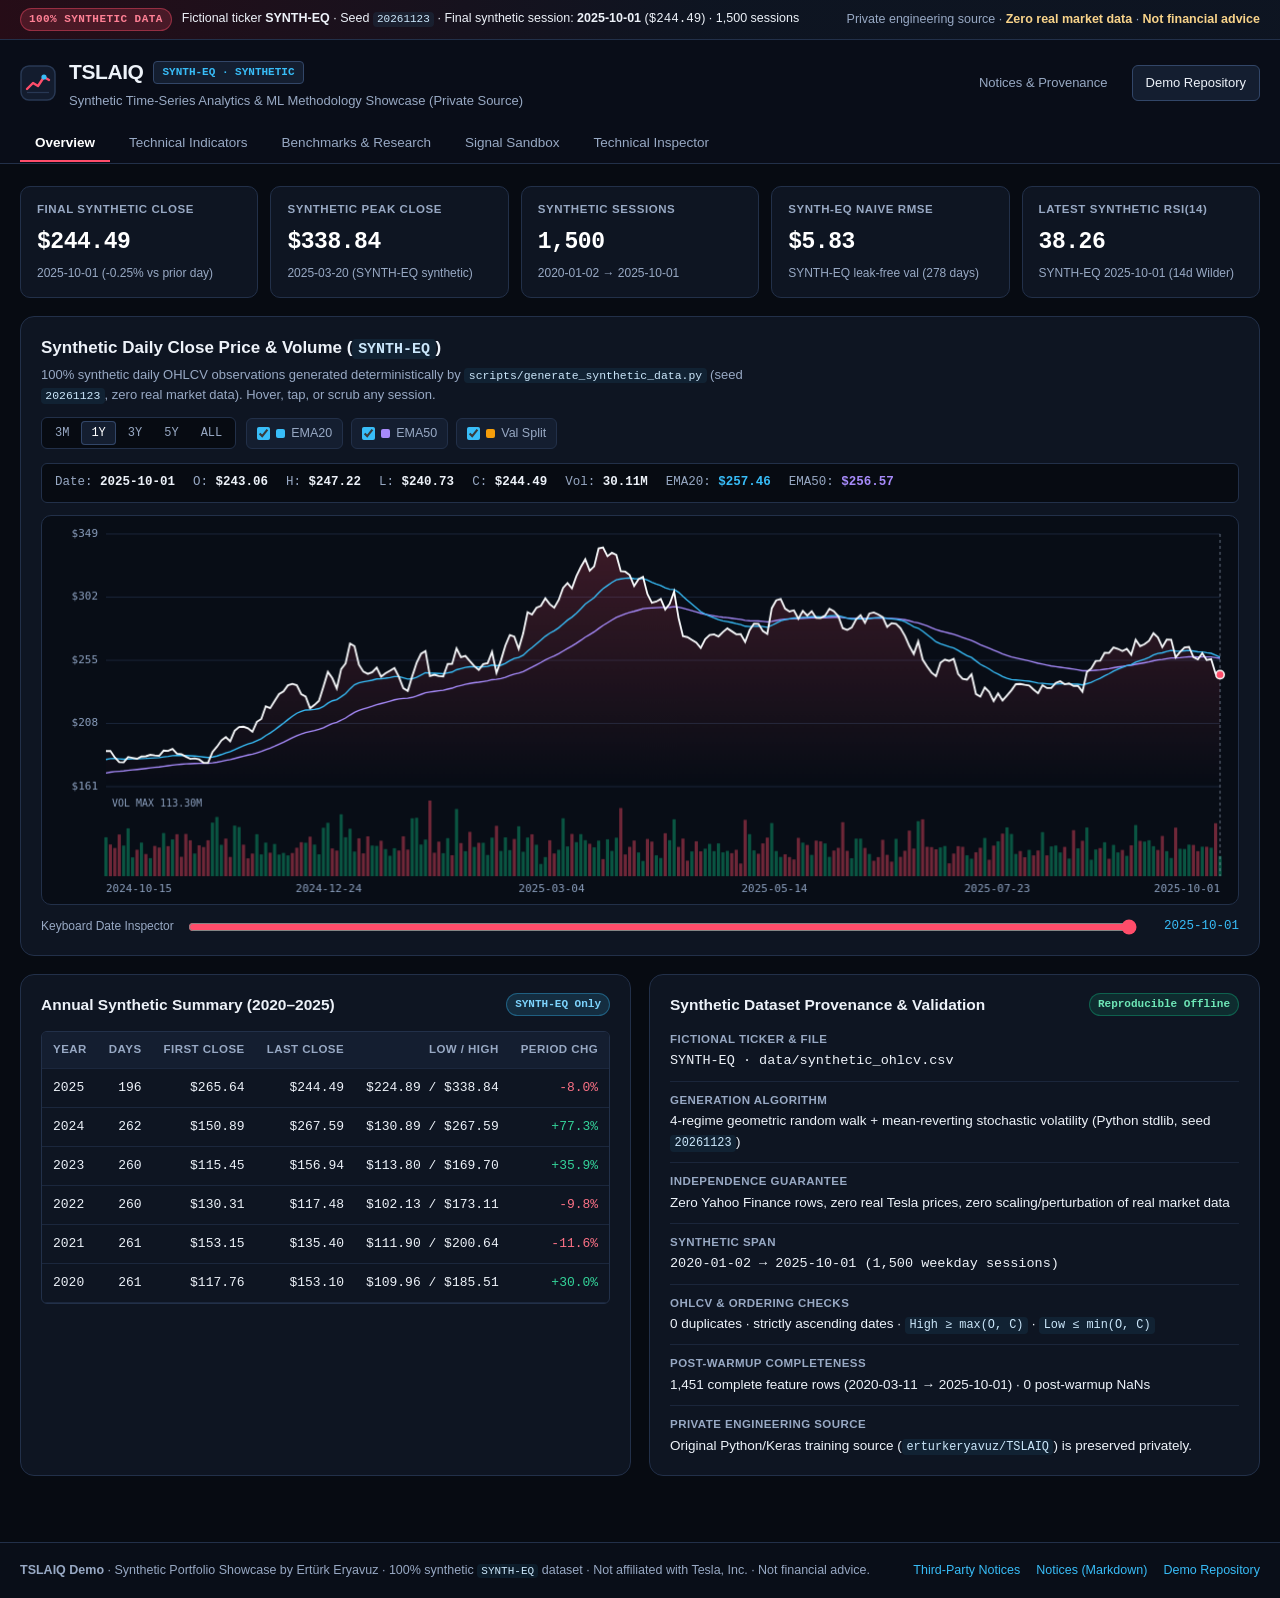
==== docs/index.html @ 5c1b3507 "Add sanitized synthetic TSLAIQ analytics showcase" ====
<!DOCTYPE html>
<html lang="en">
<head>
  <meta charset="UTF-8" />
  <meta name="viewport" content="width=device-width, initial-scale=1.0" />
  <title>TSLAIQ Demo — Synthetic Equity Analytics &amp; ML Methodology Showcase</title>
  <meta
    name="description"
    content="Sanitized static portfolio showcase for TSLAIQ using a 100% synthetic daily equity series (SYNTH-EQ), technical indicators, leak-free persistence benchmarking, and an archival summary of private research."
  />
  <link rel="stylesheet" href="styles.css" />
</head>
<body>
  <a class="skip-link" href="#main-content">Skip to analytics workspace</a>

  <!-- Top Provenance & Synthetic Boundary Strip -->
  <div class="provenance-bar" role="region" aria-label="Synthetic dataset provenance and financial disclaimer">
    <div class="container provenance-inner">
      <div class="provenance-badges">
        <span class="pill pill-snapshot">100% SYNTHETIC DATA</span>
        <span class="provenance-text">
          Fictional ticker <strong>SYNTH-EQ</strong> &middot; Seed <code>20261123</code> &middot;
          Final synthetic session: <strong id="banner-end-date">2025-10-01</strong>
          (<span class="mono" id="banner-last-close">$244.49</span>) &middot;
          <span id="banner-count">1,500</span> sessions
        </span>
      </div>
      <div class="provenance-disclaimer">
        Private engineering source &middot; <strong>Zero real market data</strong> &middot; <strong>Not financial advice</strong>
      </div>
    </div>
  </div>

  <!-- Primary Header -->
  <header class="site-header">
    <div class="container header-inner">
      <div class="brand">
        <svg class="brand-mark" viewBox="0 0 36 36" width="36" height="36" aria-hidden="true">
          <rect x="1" y="1" width="34" height="34" rx="8" fill="#131C2E" stroke="#283854" stroke-width="1.5" />
          <path d="M7 24 L13 18 L18 21 L24 12 L29 15" fill="none" stroke="#FF4D6A" stroke-width="2.4" stroke-linecap="round" stroke-linejoin="round" />
          <circle cx="24" cy="12" r="2.6" fill="#38BDF8" />
          <line x1="7" y1="27.5" x2="29" y2="27.5" stroke="#283854" stroke-width="1.2" />
        </svg>
        <div>
          <div class="brand-title-row">
            <h1>TSLAIQ</h1>
            <span class="ticker-chip mono">SYNTH-EQ &middot; SYNTHETIC</span>
          </div>
          <p class="brand-sub">Synthetic Time-Series Analytics &amp; ML Methodology Showcase (Private Source)</p>
        </div>
      </div>

      <div class="header-actions">
        <a class="btn-ghost" href="notices.html">Notices &amp; Provenance</a>
        <a
          class="btn-outline"
          href="https://github.com/erturkeryavuz/tslaiq-demo"
          target="_blank"
          rel="noopener noreferrer"
        >
          Demo Repository
        </a>
      </div>
    </div>

    <!-- Primary Workspace Navigation Tabs -->
    <div class="container">
      <nav class="tab-nav" role="tablist" aria-label="TSLAIQ synthetic showcase sections">
        <button class="tab-btn active" role="tab" id="tab-overview" aria-selected="true" aria-controls="panel-overview" data-tab="overview">
          Overview
        </button>
        <button class="tab-btn" role="tab" id="tab-indicators" aria-selected="false" aria-controls="panel-indicators" data-tab="indicators" tabindex="-1">
          Technical Indicators
        </button>
        <button class="tab-btn" role="tab" id="tab-research" aria-selected="false" aria-controls="panel-research" data-tab="research" tabindex="-1">
          Benchmarks &amp; Research
        </button>
        <button class="tab-btn" role="tab" id="tab-sandbox" aria-selected="false" aria-controls="panel-sandbox" data-tab="sandbox" tabindex="-1">
          Signal Sandbox
        </button>
        <button class="tab-btn" role="tab" id="tab-inspector" aria-selected="false" aria-controls="panel-inspector" data-tab="inspector" tabindex="-1">
          Technical Inspector
        </button>
      </nav>
    </div>
  </header>

  <main id="main-content" class="container main-workspace">
    <!-- ==================== PANEL 1: OVERVIEW ==================== -->
    <section id="panel-overview" class="tab-panel active" role="tabpanel" aria-labelledby="tab-overview">
      <!-- KPI Strip -->
      <div class="kpi-grid" aria-label="Synthetic SYNTH-EQ summary metrics">
        <article class="kpi-card">
          <div class="kpi-label">Final Synthetic Close</div>
          <div class="kpi-value mono" id="kpi-close">$244.49</div>
          <div class="kpi-sub" id="kpi-close-sub">2025-10-01 (&minus;0.25% vs prior session)</div>
        </article>
        <article class="kpi-card">
          <div class="kpi-label">Synthetic Peak Close</div>
          <div class="kpi-value mono" id="kpi-ath">$338.84</div>
          <div class="kpi-sub" id="kpi-ath-sub">2025-03-20 (SYNTH-EQ synthetic)</div>
        </article>
        <article class="kpi-card">
          <div class="kpi-label">Synthetic Sessions</div>
          <div class="kpi-value mono" id="kpi-days">1,500</div>
          <div class="kpi-sub" id="kpi-span-sub">2020-01-02 &rarr; 2025-10-01</div>
        </article>
        <article class="kpi-card">
          <div class="kpi-label">SYNTH-EQ Naive RMSE</div>
          <div class="kpi-value mono" id="kpi-baseline-rmse">$5.83</div>
          <div class="kpi-sub" id="kpi-baseline-sub">SYNTH-EQ leak-free val (278 days)</div>
        </article>
        <article class="kpi-card">
          <div class="kpi-label">Latest Synthetic RSI(14)</div>
          <div class="kpi-value mono" id="kpi-rsi">38.26</div>
          <div class="kpi-sub" id="kpi-rsi-sub">SYNTH-EQ 2025-10-01 (14d Wilder)</div>
        </article>
      </div>

      <!-- Main Synthetic Price + Volume Chart Card -->
      <article class="panel-card">
        <div class="panel-head">
          <div>
            <h2>Synthetic Daily Close Price &amp; Volume (<code>SYNTH-EQ</code>)</h2>
            <p class="panel-desc">
              100% synthetic daily OHLCV observations generated deterministically by <code>scripts/generate_synthetic_data.py</code>
              (seed <code>20261123</code>, zero real market data). Hover, tap, or scrub any session.
            </p>
          </div>
          <div class="controls-group">
            <div class="segmented" role="group" aria-label="Date range presets">
              <button type="button" class="seg-btn" data-range="3M">3M</button>
              <button type="button" class="seg-btn active" data-range="1Y">1Y</button>
              <button type="button" class="seg-btn" data-range="3Y">3Y</button>
              <button type="button" class="seg-btn" data-range="5Y">5Y</button>
              <button type="button" class="seg-btn" data-range="ALL">ALL</button>
            </div>
            <div class="overlay-toggles" role="group" aria-label="Chart overlays">
              <label class="toggle-chip">
                <input type="checkbox" id="toggle-ema20" checked />
                <span class="swatch swatch-ema20"></span>EMA20
              </label>
              <label class="toggle-chip">
                <input type="checkbox" id="toggle-ema50" checked />
                <span class="swatch swatch-ema50"></span>EMA50
              </label>
              <label class="toggle-chip">
                <input type="checkbox" id="toggle-split" checked />
                <span class="swatch swatch-split"></span>Val Split
              </label>
            </div>
          </div>
        </div>

        <!-- Live Hover / Scrubber Readout -->
        <div class="readout-strip mono" id="overview-readout" aria-live="polite">
          <span>Date: <strong id="ro-date">2025-10-01</strong></span>
          <span>O: <strong id="ro-open">$243.06</strong></span>
          <span>H: <strong id="ro-high">$247.22</strong></span>
          <span>L: <strong id="ro-low">$240.73</strong></span>
          <span>C: <strong id="ro-close">$244.49</strong></span>
          <span>Vol: <strong id="ro-vol">30.11M</strong></span>
          <span class="c-ema20">EMA20: <strong id="ro-ema20">$257.46</strong></span>
          <span class="c-ema50">EMA50: <strong id="ro-ema50">$256.57</strong></span>
        </div>

        <div class="chart-stage chart-stage-lg">
          <canvas id="chart-overview" role="img" aria-label="Interactive synthetic SYNTH-EQ daily close price and volume chart"></canvas>
        </div>

        <div class="scrubber-row">
          <label for="overview-scrubber" class="scrubber-label">Keyboard Date Inspector</label>
          <input type="range" id="overview-scrubber" min="0" max="100" value="100" aria-label="Inspect synthetic session in active range" />
          <span class="mono scrubber-date" id="overview-scrubber-label">2025-10-01</span>
        </div>
      </article>

      <!-- Yearly Summary & Synthetic Provenance Grid -->
      <div class="two-col-grid">
        <article class="panel-card">
          <div class="panel-head-compact">
            <h3>Annual Synthetic Summary (2020&ndash;2025)</h3>
            <span class="badge-tag">SYNTH-EQ Only</span>
          </div>
          <div class="table-wrap">
            <table class="data-table">
              <thead>
                <tr>
                  <th>Year</th>
                  <th class="num">Days</th>
                  <th class="num">First Close</th>
                  <th class="num">Last Close</th>
                  <th class="num">Low / High</th>
                  <th class="num">Period Chg</th>
                </tr>
              </thead>
              <tbody id="yearly-table-body"></tbody>
            </table>
          </div>
        </article>

        <article class="panel-card">
          <div class="panel-head-compact">
            <h3>Synthetic Dataset Provenance &amp; Validation</h3>
            <span class="badge-tag badge-ok">Reproducible Offline</span>
          </div>
          <dl class="meta-list">
            <div>
              <dt>Fictional Ticker &amp; File</dt>
              <dd class="mono">SYNTH-EQ &middot; data/synthetic_ohlcv.csv</dd>
            </div>
            <div>
              <dt>Generation Algorithm</dt>
              <dd>4-regime geometric random walk + mean-reverting stochastic volatility (Python stdlib, seed <code>20261123</code>)</dd>
            </div>
            <div>
              <dt>Independence Guarantee</dt>
              <dd>Zero Yahoo Finance rows, zero real Tesla prices, zero scaling/perturbation of real market data</dd>
            </div>
            <div>
              <dt>Synthetic Span</dt>
              <dd class="mono">2020-01-02 &rarr; 2025-10-01 (1,500 weekday sessions)</dd>
            </div>
            <div>
              <dt>OHLCV &amp; Ordering Checks</dt>
              <dd>0 duplicates &middot; strictly ascending dates &middot; <code>High &ge; max(O, C)</code> &middot; <code>Low &le; min(O, C)</code></dd>
            </div>
            <div>
              <dt>Post-Warmup Completeness</dt>
              <dd>1,451 complete feature rows (2020-03-11 &rarr; 2025-10-01) &middot; 0 post-warmup NaNs</dd>
            </div>
            <div>
              <dt>Private Engineering Source</dt>
              <dd>Original Python/Keras training source (<code>erturkeryavuz/TSLAIQ</code>) is preserved privately.</dd>
            </div>
          </dl>
        </article>
      </div>
    </section>

    <!-- ==================== PANEL 2: TECHNICAL INDICATORS ==================== -->
    <section id="panel-indicators" class="tab-panel" role="tabpanel" aria-labelledby="tab-indicators" hidden>
      <article class="panel-card">
        <div class="panel-head">
          <div>
            <h2>Synchronized Technical Indicator Stack (<code>SYNTH-EQ</code>)</h2>
            <p class="panel-desc">
              All 6 indicators (RSI(14), EMA20, EMA50, MACD(12,26), Signal(9), OBV) computed deterministically on the
              100% synthetic <code>SYNTH-EQ</code> daily series.
            </p>
          </div>
          <div class="segmented" role="group" aria-label="Indicator date range presets">
            <button type="button" class="seg-btn ind-range-btn" data-ind-range="3M">3M</button>
            <button type="button" class="seg-btn ind-range-btn active" data-ind-range="1Y">1Y</button>
            <button type="button" class="seg-btn ind-range-btn" data-ind-range="3Y">3Y</button>
            <button type="button" class="seg-btn ind-range-btn" data-ind-range="5Y">5Y</button>
            <button type="button" class="seg-btn ind-range-btn" data-ind-range="ALL">ALL</button>
          </div>
        </div>

        <div class="readout-strip mono" id="ind-readout" aria-live="polite">
          <span>Date: <strong id="iro-date">2025-10-01</strong></span>
          <span>Close: <strong id="iro-close">$244.49</strong></span>
          <span class="c-rsi">RSI(14): <strong id="iro-rsi">38.26</strong></span>
          <span class="c-macd">MACD: <strong id="iro-macd">-1.47</strong></span>
          <span class="c-sig">Signal(9): <strong id="iro-sig">1.50</strong></span>
          <span class="c-obv">OBV: <strong id="iro-obv">3.90B</strong></span>
        </div>

        <div class="indicator-stack">
          <div class="subchart-block">
            <div class="subchart-title">
              <span>Relative Strength Index &mdash; RSI(14)</span>
              <span class="mono muted">Scale: 0&ndash;100 &middot; Overbought 70 / Oversold 30</span>
            </div>
            <div class="chart-stage chart-stage-sm">
              <canvas id="chart-rsi" role="img" aria-label="Synthetic SYNTH-EQ RSI(14) chart with 30 and 70 reference bands"></canvas>
            </div>
          </div>

          <div class="subchart-block">
            <div class="subchart-title">
              <span>MACD(12, 26) &amp; Signal(9) + Histogram</span>
              <span class="mono muted">EMA(12) &minus; EMA(26) &middot; Computed strictly on SYNTH-EQ</span>
            </div>
            <div class="chart-stage chart-stage-sm">
              <canvas id="chart-macd" role="img" aria-label="Synthetic SYNTH-EQ MACD, Signal line, and histogram chart"></canvas>
            </div>
          </div>

          <div class="subchart-block">
            <div class="subchart-title">
              <span>On-Balance Volume &mdash; OBV (Cumulative Synthetic Shares)</span>
              <span class="mono muted">Convention: Close &ge; PrevClose adds volume</span>
            </div>
            <div class="chart-stage chart-stage-sm">
              <canvas id="chart-obv" role="img" aria-label="Synthetic SYNTH-EQ cumulative On-Balance Volume chart"></canvas>
            </div>
          </div>
        </div>
      </article>

      <article class="panel-card">
        <div class="panel-head-compact">
          <h3>Indicator Specifications &amp; Warm-Up Schedule (<code>SYNTH-EQ</code>)</h3>
          <span class="badge-tag badge-ok">Deterministic Stdlib</span>
        </div>
        <div class="table-wrap">
          <table class="data-table">
            <thead>
              <tr>
                <th>Indicator</th>
                <th>Formula / Convention</th>
                <th class="num">Warm-Up NaNs</th>
                <th>Pipeline Feature</th>
                <th class="num">Final Synthetic Value</th>
              </tr>
            </thead>
            <tbody>
              <tr>
                <td class="mono">RSI</td>
                <td>14-period Wilder RMA smoothing (<code>alpha = 1/14</code>)</td>
                <td class="num mono">13</td>
                <td><span class="badge-tag badge-ok">Included</span></td>
                <td class="num mono" id="ind-tbl-rsi">38.2629</td>
              </tr>
              <tr>
                <td class="mono">EMA20</td>
                <td>Exponential Moving Average, <code>span=20, adjust=False</code></td>
                <td class="num mono">19</td>
                <td><span class="badge-tag badge-ok">Included</span></td>
                <td class="num mono" id="ind-tbl-ema20">$257.4562</td>
              </tr>
              <tr>
                <td class="mono">EMA50</td>
                <td>Exponential Moving Average, <code>span=50, adjust=False</code></td>
                <td class="num mono">49</td>
                <td><span class="badge-tag badge-ok">Included</span></td>
                <td class="num mono" id="ind-tbl-ema50">$256.5741</td>
              </tr>
              <tr>
                <td class="mono">MACD</td>
                <td><code>EMA(12) &minus; EMA(26)</code></td>
                <td class="num mono">25</td>
                <td><span class="badge-tag badge-ok">Included</span></td>
                <td class="num mono" id="ind-tbl-macd">-1.4745</td>
              </tr>
              <tr>
                <td class="mono">MACD_Signal</td>
                <td><code>EMA(9)</code> of MACD line</td>
                <td class="num mono">33</td>
                <td><span class="badge-tag badge-muted">Chart Only</span></td>
                <td class="num mono" id="ind-tbl-sig">1.4987</td>
              </tr>
              <tr>
                <td class="mono">OBV</td>
                <td>Cumulative signed volume (<code>Close &ge; PrevClose</code> adds)</td>
                <td class="num mono">0</td>
                <td><span class="badge-tag badge-ok">Included</span></td>
                <td class="num mono" id="ind-tbl-obv">3,895,822,777</td>
              </tr>
            </tbody>
          </table>
        </div>
      </article>
    </section>

    <!-- ==================== PANEL 3: BENCHMARKS & RESEARCH ==================== -->
    <section id="panel-research" class="tab-panel" role="tabpanel" aria-labelledby="tab-research" hidden>
      <div class="callout callout-warn">
        <strong>Scientific Separation Notice (Synthetic Demo vs. Private Research):</strong>
        The interactive chart and baseline metrics below are computed exclusively on the <strong>100% synthetic <code>SYNTH-EQ</code> series</strong>
        (no neural network has been trained on <code>SYNTH-EQ</code>). Separately, in the original private <code>TSLAIQ</code> engineering project
        on real historical equity data, <strong>none of the historically logged LSTM/Attention-LSTM checkpoints outperformed the trivial naive persistence baseline</strong>.
      </div>

      <!-- Synthetic Validation Rolling RMSE Chart -->
      <article class="panel-card">
        <div class="panel-head">
          <div>
            <h2>Part A &mdash; Synthetic Held-Out Validation Baselines (<code>SYNTH-EQ</code>)</h2>
            <p class="panel-desc">
              20-day rolling USD RMSE across the held-out 278-day chronological validation split (<code>2024-09-09 &rarr; 2025-10-01</code>)
              comparing <strong>Naive Persistence</strong> (<code>y[t-1]</code>) against a <strong>Lagged EMA20 Reference</strong>,
              computed deterministically on <code>SYNTH-EQ</code> under leak-free train-only scaling.
            </p>
          </div>
          <div class="overlay-toggles" id="run-toggles" role="group" aria-label="Toggle synthetic baseline series"></div>
        </div>

        <div class="readout-strip mono" id="loss-readout" aria-live="polite">
          <span class="c-baseline">SYNTH-EQ Naive Persistence: <strong>$5.83 RMSE (0.003497 scaled MSE)</strong></span>
          <span>SYNTH-EQ Lagged EMA20: <strong>$14.65 RMSE (0.022101 scaled MSE)</strong></span>
          <span>Neural Network on SYNTH-EQ: <strong>NOT TRAINED</strong></span>
        </div>

        <div class="chart-stage chart-stage-md">
          <canvas id="chart-training" role="img" aria-label="Synthetic SYNTH-EQ 20-day rolling validation RMSE comparing naive persistence and lagged EMA20"></canvas>
        </div>
      </article>

      <!-- Separated Tables: Synthetic Evaluation + Private Historical Record -->
      <div class="two-col-grid">
        <article class="panel-card">
          <div class="panel-head-compact">
            <h3>SYNTH-EQ Leak-Free Split Benchmark</h3>
            <span class="badge-tag">Synthetic Data Only</span>
          </div>
          <div class="table-wrap">
            <table class="data-table">
              <thead>
                <tr>
                  <th>Benchmark (SYNTH-EQ)</th>
                  <th>Protocol</th>
                  <th class="num">Scaled MSE</th>
                  <th class="num">USD RMSE</th>
                  <th>Status</th>
                </tr>
              </thead>
              <tbody>
                <tr>
                  <td><strong>Naive Persistence</strong> (<code>y_t = y_{t-1}</code>)</td>
                  <td>Leak-Free (278d val, train-only scale)</td>
                  <td class="num mono c-baseline">0.003497</td>
                  <td class="num mono">$5.83</td>
                  <td><span class="badge-tag badge-ok">Computed</span></td>
                </tr>
                <tr>
                  <td><strong>Lagged EMA20 Reference</strong></td>
                  <td>Leak-Free (278d val, train-only scale)</td>
                  <td class="num mono">0.022101</td>
                  <td class="num mono">$14.65</td>
                  <td><span class="badge-tag badge-ok">Computed</span></td>
                </tr>
                <tr>
                  <td>Safe Attention-LSTM / LSTM</td>
                  <td>Synthetic series</td>
                  <td class="num mono muted">NOT RUN</td>
                  <td class="num mono muted">NOT RUN</td>
                  <td><span class="badge-tag badge-warn">Not Trained</span></td>
                </tr>
              </tbody>
            </table>
          </div>
          <p class="footnote">
            Training scaler bounds are fitted strictly on <code>2020-03-11 &rarr; 2024-09-06</code> (1,113 sequences)
            with zero validation look-ahead.
          </p>
        </article>

        <article class="panel-card">
          <div class="panel-head-compact">
            <h3>Part B &mdash; Archival Private Research Summary</h3>
            <span class="badge-tag badge-muted">Private Source &middot; Separate</span>
          </div>
          <p class="panel-desc" style="margin-bottom: 12px;">
            Established conclusions from the original private <code>erturkeryavuz/TSLAIQ</code> engineering repository
            (conducted on real historical equity data — <strong>not</strong> measured on <code>SYNTH-EQ</code>):
          </p>
          <ul id="historical-summary-list" style="margin: 0; padding-left: 18px; display: grid; gap: 10px; color: var(--text-muted); font-size: 13.5px; line-height: 1.55;"></ul>
        </article>
      </div>
    </section>

    <!-- ==================== PANEL 4: SIGNAL SANDBOX ==================== -->
    <section id="panel-sandbox" class="tab-panel" role="tabpanel" aria-labelledby="tab-sandbox" hidden>
      <div class="callout callout-danger">
        <strong>ILLUSTRATIVE EDUCATIONAL RULE SANDBOX &mdash; NOT LIVE FORECASTS OR INVESTMENT ADVICE:</strong>
        This interactive tool demonstrates the deterministic threshold rule logic on user-controlled hypothetical paths anchored to
        a synthetic <code>SYNTH-EQ</code> session. It runs <strong>no</strong> neural network, makes <strong>no</strong> real market predictions,
        and provides <strong>no</strong> trading advice.
      </div>

      <div class="two-col-grid sandbox-grid">
        <article class="panel-card">
          <div class="panel-head-compact">
            <h3>Hypothetical Scenario Inputs</h3>
            <span class="badge-tag badge-warn">Illustrative Only</span>
          </div>

          <div class="form-stack">
            <div class="form-field">
              <label for="sb-date">Synthetic Reference Day (from last 60 SYNTH-EQ sessions)</label>
              <select id="sb-date" class="input-select mono"></select>
            </div>

            <div class="form-field">
              <div class="slider-head">
                <label for="sb-threshold">Decision Threshold (&plusmn;%)</label>
                <span class="mono" id="sb-threshold-val">5.0%</span>
              </div>
              <input type="range" id="sb-threshold" min="1" max="15" step="0.5" value="5" />
              <span class="field-hint">Illustrative threshold rule default: &plusmn;5.0%</span>
            </div>

            <div class="form-field">
              <div class="slider-head">
                <label for="sb-drift">Hypothetical 7-Day Net Move (%)</label>
                <span class="mono" id="sb-drift-val">+2.5%</span>
              </div>
              <input type="range" id="sb-drift" min="-15" max="15" step="0.5" value="2.5" />
              <span class="field-hint">User-selected fictional path &mdash; not an ML prediction</span>
            </div>

            <div class="form-field">
              <div class="slider-head">
                <label for="sb-swing">Hypothetical Intra-Week Swing (&plusmn;%)</label>
                <span class="mono" id="sb-swing-val">2.0%</span>
              </div>
              <input type="range" id="sb-swing" min="0" max="10" step="0.5" value="2" />
              <span class="field-hint">Shows how peak/trough crosses threshold even when net drift is flat</span>
            </div>

            <div class="preset-row">
              <button type="button" class="btn-chip" data-sb-preset="bull">Preset: +7% Upward Scenario</button>
              <button type="button" class="btn-chip" data-sb-preset="flat">Preset: &plusmn;2% Rangebound</button>
              <button type="button" class="btn-chip" data-sb-preset="bear">Preset: &minus;8% Drawdown</button>
            </div>
          </div>
        </article>

        <article class="panel-card">
          <div class="panel-head-compact">
            <h3>Deterministic Rule Evaluation</h3>
            <span class="mono muted">Synthetic Sandbox</span>
          </div>

          <div class="signal-banner" id="sb-signal-banner">
            <div>
              <div class="signal-eyebrow">RULE OUTPUT (ILLUSTRATIVE)</div>
              <div class="signal-code mono" id="sb-signal-code">BEKLE</div>
            </div>
            <p class="signal-msg" id="sb-signal-msg"></p>
          </div>

          <div class="chart-stage chart-stage-sm">
            <canvas id="chart-sandbox" role="img" aria-label="Illustrative 7-day hypothetical path against upper and lower threshold bands"></canvas>
          </div>

          <div class="rule-trace mono" id="sb-rule-trace"></div>

          <p class="footnote">
            <strong>Multi-step rollout caution:</strong> Multi-day recursive forecasting compounds prediction error quickly
            and requires recomputing derived indicators at each step rather than reusing stale historical indicator values.
          </p>
        </article>
      </div>
    </section>

    <!-- ==================== PANEL 5: TECHNICAL INSPECTOR ==================== -->
    <section id="panel-inspector" class="tab-panel" role="tabpanel" aria-labelledby="tab-inspector" hidden>
      <div class="two-col-grid">
        <article class="panel-card">
          <div class="panel-head-compact">
            <h3>Private Engineering Architecture Overview</h3>
            <span class="badge-tag">Source Repository Private</span>
          </div>
          <div class="table-wrap">
            <table class="data-table">
              <thead>
                <tr>
                  <th>Subsystem (Private Repo)</th>
                  <th>Engineering Hardening Implemented</th>
                </tr>
              </thead>
              <tbody>
                <tr>
                  <td class="mono">Leak-Free Preprocessing</td>
                  <td>Chronological split-first pipeline + JSON-serializable <code>TrainOnlyMinMaxScaler</code> fitted strictly on training dates.</td>
                </tr>
                <tr>
                  <td class="mono">Deterministic Indicators</td>
                  <td>Pure-Python stdlib RSI(14), EMA20/50, MACD(12,26,9), and OBV matching technical-analysis conventions.</td>
                </tr>
                <tr>
                  <td class="mono">Baseline Benchmarking</td>
                  <td>Apples-to-apples naive persistence baseline (<code>y_t = y_{t-1}</code>) verifying whether sequence models add predictive skill.</td>
                </tr>
                <tr>
                  <td class="mono">Safe Keras Serialization</td>
                  <td>Static ZIP/JSON archive inspection rejecting anonymous <code>Lambda</code> bytecode before Keras deserialization, plus registered custom attention layers.</td>
                </tr>
                <tr>
                  <td class="mono">Public Showcase Separation</td>
                  <td>This standalone public repo publishes zero real market CSVs, zero legacy <code>.keras</code> binaries, and zero TensorBoard logs.</td>
                </tr>
              </tbody>
            </table>
          </div>
        </article>

        <article class="panel-card">
          <div class="panel-head-compact">
            <h3>Attention-LSTM Safe Layer Pipeline</h3>
            <span class="badge-tag badge-ok">Design Summary</span>
          </div>
          <div class="arch-flow" aria-label="Attention-LSTM safe layer pipeline summary">
            <div class="arch-node">
              <span class="arch-name mono">Input</span>
              <span class="arch-shape mono">(None, 60, 6)</span>
              <span class="arch-note">Close, RSI, EMA20, EMA50, MACD, OBV</span>
            </div>
            <div class="arch-arrow" aria-hidden="true">&darr;</div>
            <div class="arch-node">
              <span class="arch-name mono">LSTM(64, return_sequences=True)</span>
              <span class="arch-shape mono">(None, 60, 64)</span>
              <span class="arch-note">Temporal sequence encoder</span>
            </div>
            <div class="arch-arrow" aria-hidden="true">&darr;</div>
            <div class="arch-node arch-node-highlight">
              <span class="arch-name mono">Serializable Attention Layers</span>
              <span class="arch-shape mono">(None, 128)</span>
              <span class="arch-note">Replaces anonymous <code>Lambda</code> bytecode with explicit custom Keras layers</span>
            </div>
            <div class="arch-arrow" aria-hidden="true">&darr;</div>
            <div class="arch-node">
              <span class="arch-name mono">Dropout(0.3) &rarr; Dense(1)</span>
              <span class="arch-shape mono">(None, 1)</span>
              <span class="arch-note">MSE loss &middot; next-step target (live TF retraining UNRUN)</span>
            </div>
          </div>
        </article>
      </div>

      <article class="panel-card">
        <div class="panel-head-compact">
          <h3>Public Demo Verification Gates</h3>
          <span class="badge-tag badge-ok">Honest Scope</span>
        </div>
        <div class="gate-grid">
          <div class="gate-item gate-pass">
            <div class="gate-status mono">VERIFIED &middot; STDLIB</div>
            <div class="gate-title">Synthetic Generator &amp; OHLCV Invariants</div>
            <p>Deterministic seed <code>20261123</code> byte-for-byte reproducibility, 1,500 strictly ascending weekday sessions, positive prices, valid High/Low bounds, and zero NaN/Infinity values.</p>
          </div>
          <div class="gate-item gate-pass">
            <div class="gate-status mono">VERIFIED &middot; SANITIZED</div>
            <div class="gate-title">Zero Licensed Data &amp; Zero Unsafe Binaries</div>
            <p>Confirmed zero Yahoo Finance OHLCV rows, zero legacy <code>.keras</code> archives, zero TensorBoard logs, zero secrets, and zero external runtime network calls.</p>
          </div>
          <div class="gate-item gate-unrun">
            <div class="gate-status mono">NOT INCLUDED &middot; UNRUN</div>
            <div class="gate-title">Live TensorFlow / Keras Training</div>
            <p>This static demo runs no live ML training or inference. No neural network has been trained on <code>SYNTH-EQ</code>.</p>
          </div>
        </div>
      </article>
    </section>
  </main>

  <footer class="site-footer">
    <div class="container footer-inner">
      <div>
        <strong>TSLAIQ Demo</strong> &middot; Synthetic Portfolio Showcase by Ert&uuml;rk Eryavuz &middot;
        100% synthetic <code>SYNTH-EQ</code> dataset &middot; Not affiliated with Tesla, Inc. &middot; Not financial advice.
      </div>
      <div class="footer-links">
        <a href="notices.html">Third-Party Notices</a>
        <a href="THIRD-PARTY-NOTICES.md">Notices (Markdown)</a>
        <a href="https://github.com/erturkeryavuz/tslaiq-demo" target="_blank" rel="noopener noreferrer">Demo Repository</a>
      </div>
    </div>
  </footer>

  <script src="data.js"></script>
  <script src="app.js"></script>
</body>
</html>
---- docs/styles.css ----
:root {
  --bg: #070b12;
  --surface: #0e1522;
  --surface-elev: #141e30;
  --border: #223049;
  --border-strong: #324668;
  --text: #edf2f9;
  --text-muted: #98a9c4;
  --text-dim: #7386a6;

  --accent: #e31937;
  --accent-bright: #ff4d6a;
  --emerald: #10b981;
  --amber: #f59e0b;
  --sky: #38bdf8;
  --violet: #a78bfa;

  --radius-sm: 6px;
  --radius-md: 10px;
  --radius-lg: 14px;

  --font-sans: -apple-system, BlinkMacSystemFont, "Segoe UI", Roboto, Helvetica, Arial, sans-serif;
  --font-mono: ui-monospace, "SF Mono", SFMono-Regular, Menlo, Monaco, Consolas, monospace;
}

*,
*::before,
*::after {
  box-sizing: border-box;
}

html,
body {
  margin: 0;
  padding: 0;
  background: var(--bg);
  color: var(--text);
  font-family: var(--font-sans);
  font-size: 15px;
  line-height: 1.55;
  -webkit-font-smoothing: antialiased;
}

code {
  font-family: var(--font-mono);
  font-size: 0.88em;
  background: rgba(56, 189, 248, 0.08);
  color: #cbe7fb;
  padding: 0.12em 0.38em;
  border-radius: 4px;
}

.mono {
  font-family: var(--font-mono);
  font-variant-numeric: tabular-nums;
}

.muted {
  color: var(--text-muted);
}

.skip-link {
  position: absolute;
  left: -9999px;
  top: 8px;
  background: var(--sky);
  color: #05111c;
  padding: 8px 14px;
  border-radius: 6px;
  font-weight: 600;
  z-index: 100;
}

.skip-link:focus {
  left: 12px;
}

.container {
  max-width: 1280px;
  margin: 0 auto;
  padding: 0 20px;
}

/* Provenance Banner */
.provenance-bar {
  background: linear-gradient(90deg, rgba(227, 25, 55, 0.14), rgba(14, 21, 34, 0.96) 55%);
  border-bottom: 1px solid var(--border);
  font-size: 12.5px;
}

.provenance-inner {
  display: flex;
  flex-wrap: wrap;
  align-items: center;
  justify-content: space-between;
  gap: 8px 16px;
  padding-top: 8px;
  padding-bottom: 8px;
}

.provenance-badges {
  display: flex;
  flex-wrap: wrap;
  align-items: center;
  gap: 10px;
}

.pill {
  display: inline-flex;
  align-items: center;
  font-family: var(--font-mono);
  font-size: 11px;
  font-weight: 600;
  letter-spacing: 0.04em;
  padding: 2px 8px;
  border-radius: 999px;
}

.pill-snapshot {
  background: rgba(255, 77, 106, 0.18);
  color: #ff8095;
  border: 1px solid rgba(255, 77, 106, 0.42);
}

.provenance-disclaimer {
  color: var(--text-muted);
}

.provenance-disclaimer strong {
  color: #f8d38a;
  font-weight: 600;
}

/* Site Header */
.site-header {
  background: rgba(10, 15, 25, 0.92);
  border-bottom: 1px solid var(--border);
  position: sticky;
  top: 0;
  z-index: 40;
  backdrop-filter: blur(10px);
}

.header-inner {
  display: flex;
  flex-wrap: wrap;
  align-items: center;
  justify-content: space-between;
  gap: 14px;
  padding-top: 16px;
  padding-bottom: 14px;
}

.brand {
  display: flex;
  align-items: center;
  gap: 13px;
}

.brand-mark {
  flex-shrink: 0;
}

.brand-title-row {
  display: flex;
  align-items: center;
  gap: 10px;
}

.brand h1 {
  margin: 0;
  font-size: 21px;
  font-weight: 700;
  letter-spacing: -0.02em;
}

.ticker-chip {
  font-size: 11px;
  font-weight: 600;
  padding: 2px 8px;
  border-radius: 4px;
  background: var(--surface-elev);
  border: 1px solid var(--border-strong);
  color: var(--sky);
}

.brand-sub {
  margin: 2px 0 0;
  font-size: 13px;
  color: var(--text-muted);
}

.header-actions {
  display: flex;
  align-items: center;
  gap: 10px;
}

.btn-ghost,
.btn-outline {
  text-decoration: none;
  font-size: 13px;
  font-weight: 500;
  padding: 7px 13px;
  border-radius: var(--radius-sm);
  transition: background 0.16s ease, border-color 0.16s ease, color 0.16s ease;
}

.btn-ghost {
  color: var(--text-muted);
  border: 1px solid transparent;
}

.btn-ghost:hover,
.btn-ghost:focus-visible {
  color: var(--text);
  background: var(--surface-elev);
  border-color: var(--border);
}

.btn-outline {
  color: var(--text);
  background: var(--surface-elev);
  border: 1px solid var(--border-strong);
}

.btn-outline:hover,
.btn-outline:focus-visible {
  border-color: var(--sky);
  color: #ffffff;
}

/* Tab Nav */
.tab-nav {
  display: flex;
  gap: 4px;
  overflow-x: auto;
  scrollbar-width: thin;
  padding-bottom: 1px;
}

.tab-btn {
  appearance: none;
  background: transparent;
  border: none;
  border-bottom: 2px solid transparent;
  color: var(--text-muted);
  font-family: var(--font-sans);
  font-size: 13.5px;
  font-weight: 500;
  padding: 10px 15px;
  cursor: pointer;
  white-space: nowrap;
  transition: color 0.15s ease, border-color 0.15s ease, background 0.15s ease;
}

.tab-btn:hover {
  color: var(--text);
  background: rgba(255, 255, 255, 0.03);
}

.tab-btn.active {
  color: #ffffff;
  font-weight: 600;
  border-bottom-color: var(--accent-bright);
}

.tab-btn:focus-visible,
.seg-btn:focus-visible,
.btn-chip:focus-visible,
input:focus-visible,
select:focus-visible,
a:focus-visible {
  outline: 2px solid var(--sky);
  outline-offset: 2px;
}

/* Workspace Layout */
.main-workspace {
  padding-top: 22px;
  padding-bottom: 48px;
}

.tab-panel[hidden] {
  display: none;
}

/* KPI Strip */
.kpi-grid {
  display: grid;
  grid-template-columns: repeat(5, minmax(0, 1fr));
  gap: 12px;
  margin-bottom: 18px;
}

.kpi-card {
  background: var(--surface);
  border: 1px solid var(--border);
  border-radius: var(--radius-md);
  padding: 14px 16px;
}

.kpi-label {
  font-size: 11.5px;
  font-weight: 600;
  text-transform: uppercase;
  letter-spacing: 0.05em;
  color: var(--text-muted);
}

.kpi-value {
  font-size: 23px;
  font-weight: 600;
  color: #ffffff;
  margin-top: 6px;
  letter-spacing: -0.02em;
}

.kpi-sub {
  font-size: 12px;
  color: var(--text-muted);
  margin-top: 4px;
}

/* Cards */
.panel-card {
  min-width: 0;
  max-width: 100%;
  background: var(--surface);
  border: 1px solid var(--border);
  border-radius: var(--radius-lg);
  padding: 18px 20px;
  margin-bottom: 18px;
}

.panel-head {
  display: flex;
  flex-wrap: wrap;
  align-items: flex-start;
  justify-content: space-between;
  gap: 12px 18px;
  margin-bottom: 14px;
}

.panel-head-compact {
  display: flex;
  align-items: center;
  justify-content: space-between;
  gap: 10px;
  margin-bottom: 14px;
}

.panel-card h2 {
  margin: 0;
  font-size: 17px;
  font-weight: 600;
}

.panel-card h3 {
  margin: 0;
  font-size: 15.5px;
  font-weight: 600;
}

.panel-desc {
  margin: 4px 0 0;
  font-size: 13px;
  color: var(--text-muted);
  max-width: 740px;
}

/* Controls */
.controls-group {
  display: flex;
  flex-wrap: wrap;
  align-items: center;
  gap: 10px;
}

.segmented {
  display: inline-flex;
  background: var(--bg);
  border: 1px solid var(--border);
  border-radius: var(--radius-sm);
  padding: 3px;
  gap: 2px;
}

.seg-btn {
  appearance: none;
  background: transparent;
  border: none;
  color: var(--text-muted);
  font-family: var(--font-mono);
  font-size: 12px;
  font-weight: 500;
  padding: 5px 10px;
  border-radius: 4px;
  cursor: pointer;
}

.seg-btn:hover {
  color: var(--text);
}

.seg-btn.active {
  background: var(--surface-elev);
  color: #ffffff;
  box-shadow: inset 0 0 0 1px var(--border-strong);
}

.overlay-toggles {
  display: flex;
  flex-wrap: wrap;
  gap: 8px;
}

.toggle-chip {
  display: inline-flex;
  align-items: center;
  gap: 6px;
  font-size: 12.5px;
  color: var(--text-muted);
  background: var(--surface-elev);
  border: 1px solid var(--border);
  border-radius: var(--radius-sm);
  padding: 5px 10px;
  cursor: pointer;
  user-select: none;
}

.toggle-chip input {
  accent-color: var(--sky);
  margin: 0;
}

.swatch {
  width: 9px;
  height: 9px;
  border-radius: 2px;
  display: inline-block;
}

.swatch-ema20 { background: var(--sky); }
.swatch-ema50 { background: var(--violet); }
.swatch-split { background: var(--amber); }

/* Readout Bar */
.readout-strip {
  display: flex;
  flex-wrap: wrap;
  gap: 8px 18px;
  font-size: 12.5px;
  color: var(--text-muted);
  background: var(--bg);
  border: 1px solid var(--border);
  border-radius: var(--radius-sm);
  padding: 9px 13px;
  margin-bottom: 12px;
}

.readout-strip strong {
  color: var(--text);
  font-weight: 600;
}

.c-ema20 strong { color: var(--sky); }
.c-ema50 strong { color: var(--violet); }
.c-rsi strong { color: var(--sky); }
.c-macd strong { color: var(--emerald); }
.c-sig strong { color: var(--amber); }
.c-obv strong { color: var(--violet); }
.c-baseline, .c-baseline strong { color: var(--emerald); }

/* Charts */
.chart-stage {
  position: relative;
  width: 100%;
  background: #080d16;
  border: 1px solid var(--border);
  border-radius: var(--radius-md);
  overflow: hidden;
}

.chart-stage-lg { height: 390px; }
.chart-stage-md { height: 320px; }
.chart-stage-sm { height: 195px; }

.chart-stage canvas {
  display: block;
  width: 100%;
  height: 100%;
  cursor: crosshair;
}

.scrubber-row {
  display: flex;
  align-items: center;
  gap: 12px;
  margin-top: 12px;
}

.scrubber-label {
  font-size: 12px;
  color: var(--text-muted);
  white-space: nowrap;
}

.scrubber-row input[type="range"] {
  flex: 1;
  accent-color: var(--accent-bright);
}

.scrubber-date {
  font-size: 12.5px;
  color: var(--sky);
  min-width: 88px;
  text-align: right;
}

/* Indicator Stack */
.indicator-stack {
  display: flex;
  flex-direction: column;
  gap: 16px;
}

.subchart-title {
  display: flex;
  flex-wrap: wrap;
  justify-content: space-between;
  align-items: baseline;
  gap: 6px;
  font-size: 13px;
  font-weight: 600;
  margin-bottom: 6px;
}

.subchart-title .muted {
  font-size: 11.5px;
  font-weight: 400;
}

/* Grids & Tables */
.two-col-grid {
  display: grid;
  grid-template-columns: repeat(2, minmax(0, 1fr));
  gap: 18px;
}

.table-wrap {
  overflow-x: auto;
  max-height: 360px;
  border: 1px solid var(--border);
  border-radius: var(--radius-sm);
}

.table-wrap-sm {
  max-height: 310px;
}

.table-wrap-sm .data-table {
  font-size: 12px;
}

.table-wrap-sm .data-table td:first-child {
  word-break: break-all;
}

.data-table {
  width: 100%;
  border-collapse: collapse;
  font-size: 13px;
}

.data-table th,
.data-table td {
  padding: 9px 11px;
  border-bottom: 1px solid rgba(34, 48, 73, 0.7);
  text-align: left;
  vertical-align: top;
}

.data-table th {
  position: sticky;
  top: 0;
  background: var(--surface-elev);
  color: var(--text-muted);
  font-size: 11.5px;
  font-weight: 600;
  text-transform: uppercase;
  letter-spacing: 0.04em;
  z-index: 1;
}

.data-table .num {
  text-align: right;
  white-space: nowrap;
}

.pos { color: #34d399; }
.neg { color: #fb7185; }

/* Meta List */
.meta-list {
  margin: 0;
  display: flex;
  flex-direction: column;
  gap: 10px;
}

.meta-list > div {
  display: flex;
  flex-direction: column;
  gap: 2px;
  padding-bottom: 9px;
  border-bottom: 1px solid rgba(34, 48, 73, 0.65);
}

.meta-list > div:last-child {
  border-bottom: none;
  padding-bottom: 0;
}

.meta-list dt {
  font-size: 11.5px;
  font-weight: 600;
  text-transform: uppercase;
  letter-spacing: 0.04em;
  color: var(--text-muted);
}

.meta-list dd {
  margin: 0;
  font-size: 13.5px;
  color: var(--text);
}

/* Badges & Callouts */
.badge-tag {
  display: inline-block;
  font-family: var(--font-mono);
  font-size: 11px;
  font-weight: 600;
  padding: 2px 8px;
  border-radius: 999px;
  background: rgba(56, 189, 248, 0.14);
  color: #7dd3fc;
  border: 1px solid rgba(56, 189, 248, 0.35);
  white-space: nowrap;
}

.badge-ok {
  background: rgba(16, 185, 129, 0.14);
  color: #6ee7b7;
  border-color: rgba(16, 185, 129, 0.38);
}

.badge-warn {
  background: rgba(245, 158, 11, 0.14);
  color: #fcd34d;
  border-color: rgba(245, 158, 11, 0.38);
}

.badge-danger {
  background: rgba(239, 68, 68, 0.14);
  color: #fda4af;
  border-color: rgba(239, 68, 68, 0.4);
}

.badge-muted {
  background: rgba(148, 163, 184, 0.12);
  color: #cbd5e1;
  border-color: rgba(148, 163, 184, 0.3);
}

.callout {
  padding: 13px 16px;
  border-radius: var(--radius-md);
  font-size: 13.5px;
  margin-bottom: 18px;
  border: 1px solid var(--border);
}

.callout-warn {
  background: rgba(245, 158, 11, 0.09);
  border-color: rgba(245, 158, 11, 0.38);
  color: #fde68a;
}

.callout-warn strong {
  color: #ffffff;
}

.callout-danger {
  background: rgba(227, 25, 55, 0.1);
  border-color: rgba(255, 77, 106, 0.4);
  color: #fecdd3;
}

.callout-danger strong {
  color: #ffffff;
}

.footnote {
  margin: 12px 0 0;
  font-size: 12.5px;
  color: var(--text-muted);
}

/* Architecture Flow */
.arch-flow {
  display: flex;
  flex-direction: column;
  gap: 6px;
}

.arch-node {
  background: var(--bg);
  border: 1px solid var(--border);
  border-radius: var(--radius-sm);
  padding: 10px 12px;
  display: grid;
  grid-template-columns: 1fr auto;
  gap: 3px 10px;
}

.arch-node-highlight {
  border-color: rgba(56, 189, 248, 0.48);
  background: rgba(56, 189, 248, 0.06);
}

.arch-name {
  font-size: 12.5px;
  font-weight: 600;
  color: #ffffff;
}

.arch-shape {
  font-size: 12px;
  color: var(--sky);
}

.arch-note {
  grid-column: 1 / -1;
  font-size: 12px;
  color: var(--text-muted);
}

.arch-arrow {
  text-align: center;
  color: var(--text-dim);
  font-size: 13px;
  line-height: 1;
}

/* Signal Sandbox */
.form-stack {
  display: flex;
  flex-direction: column;
  gap: 16px;
}

.form-field {
  display: flex;
  flex-direction: column;
  gap: 6px;
}

.form-field label {
  font-size: 13px;
  font-weight: 500;
}

.slider-head {
  display: flex;
  justify-content: space-between;
  align-items: center;
}

.input-select {
  background: var(--bg);
  color: var(--text);
  border: 1px solid var(--border-strong);
  border-radius: var(--radius-sm);
  padding: 9px 11px;
  font-size: 13px;
}

.form-field input[type="range"] {
  width: 100%;
  accent-color: var(--sky);
}

.field-hint {
  font-size: 12px;
  color: var(--text-muted);
}

.preset-row {
  display: flex;
  flex-wrap: wrap;
  gap: 8px;
}

.btn-chip {
  appearance: none;
  background: var(--surface-elev);
  color: var(--text);
  border: 1px solid var(--border-strong);
  border-radius: var(--radius-sm);
  padding: 7px 11px;
  font-size: 12.5px;
  cursor: pointer;
}

.btn-chip:hover {
  border-color: var(--sky);
}

.signal-banner {
  display: flex;
  flex-wrap: wrap;
  align-items: center;
  justify-content: space-between;
  gap: 12px;
  padding: 13px 15px;
  border-radius: var(--radius-md);
  background: var(--bg);
  border: 1px solid var(--border-strong);
  margin-bottom: 12px;
}

.signal-banner.sig-al {
  border-color: rgba(16, 185, 129, 0.55);
  background: rgba(16, 185, 129, 0.1);
}

.signal-banner.sig-sat {
  border-color: rgba(255, 77, 106, 0.55);
  background: rgba(227, 25, 55, 0.12);
}

.signal-banner.sig-bekle {
  border-color: rgba(245, 158, 11, 0.5);
  background: rgba(245, 158, 11, 0.08);
}

.signal-eyebrow {
  font-size: 10.5px;
  font-weight: 600;
  letter-spacing: 0.06em;
  color: var(--text-muted);
}

.signal-code {
  font-size: 24px;
  font-weight: 700;
  color: #ffffff;
}

.signal-msg {
  margin: 0;
  font-size: 13px;
  color: var(--text);
  max-width: 390px;
}

.rule-trace {
  margin-top: 10px;
  padding: 10px 12px;
  border-radius: var(--radius-sm);
  background: var(--bg);
  border: 1px solid var(--border);
  font-size: 12px;
  color: var(--text-muted);
  line-height: 1.6;
}

/* Verification Gates */
.gate-grid {
  display: grid;
  grid-template-columns: repeat(3, minmax(0, 1fr));
  gap: 14px;
}

.gate-item {
  background: var(--bg);
  border: 1px solid var(--border);
  border-radius: var(--radius-md);
  padding: 14px;
}

.gate-pass {
  border-top: 3px solid var(--emerald);
}

.gate-unrun {
  border-top: 3px solid var(--amber);
}

.gate-status {
  font-size: 11.5px;
  font-weight: 600;
  margin-bottom: 4px;
}

.gate-pass .gate-status { color: #6ee7b7; }
.gate-unrun .gate-status { color: #fcd34d; }

.gate-title {
  font-size: 14px;
  font-weight: 600;
  margin-bottom: 6px;
}

.gate-item p {
  margin: 0;
  font-size: 12.5px;
  color: var(--text-muted);
}

/* Footer */
.site-footer {
  border-top: 1px solid var(--border);
  background: #090e18;
  padding: 18px 0;
  font-size: 12.5px;
  color: var(--text-muted);
}

.footer-inner {
  display: flex;
  flex-wrap: wrap;
  align-items: center;
  justify-content: space-between;
  gap: 10px 18px;
}

.footer-links {
  display: flex;
  flex-wrap: wrap;
  gap: 16px;
}

.footer-links a {
  color: var(--sky);
  text-decoration: none;
}

.footer-links a:hover {
  text-decoration: underline;
}

/* Responsive */
@media (max-width: 1080px) {
  .kpi-grid {
    grid-template-columns: repeat(3, minmax(0, 1fr));
  }
  .two-col-grid,
  .gate-grid {
    grid-template-columns: 1fr;
  }
}

@media (max-width: 680px) {
  .container {
    padding: 0 14px;
  }
  .kpi-grid {
    grid-template-columns: repeat(2, minmax(0, 1fr));
  }
  .kpi-card:last-child {
    grid-column: 1 / -1;
  }
  .panel-card {
    padding: 14px;
  }
  .chart-stage-lg {
    height: 300px;
  }
  .chart-stage-md {
    height: 260px;
  }
  .header-actions {
    width: 100%;
    justify-content: flex-start;
  }
  .scrubber-row {
    flex-wrap: wrap;
    gap: 6px 10px;
  }
  .scrubber-row input[type="range"] {
    order: 3;
    flex-basis: 100%;
  }
  .scrubber-date {
    margin-left: auto;
  }
}

@media (prefers-reduced-motion: reduce) {
  *,
  *::before,
  *::after {
    animation-duration: 0.01ms !important;
    animation-iteration-count: 1 !important;
    transition-duration: 0.01ms !important;
    scroll-behavior: auto !important;
  }
}
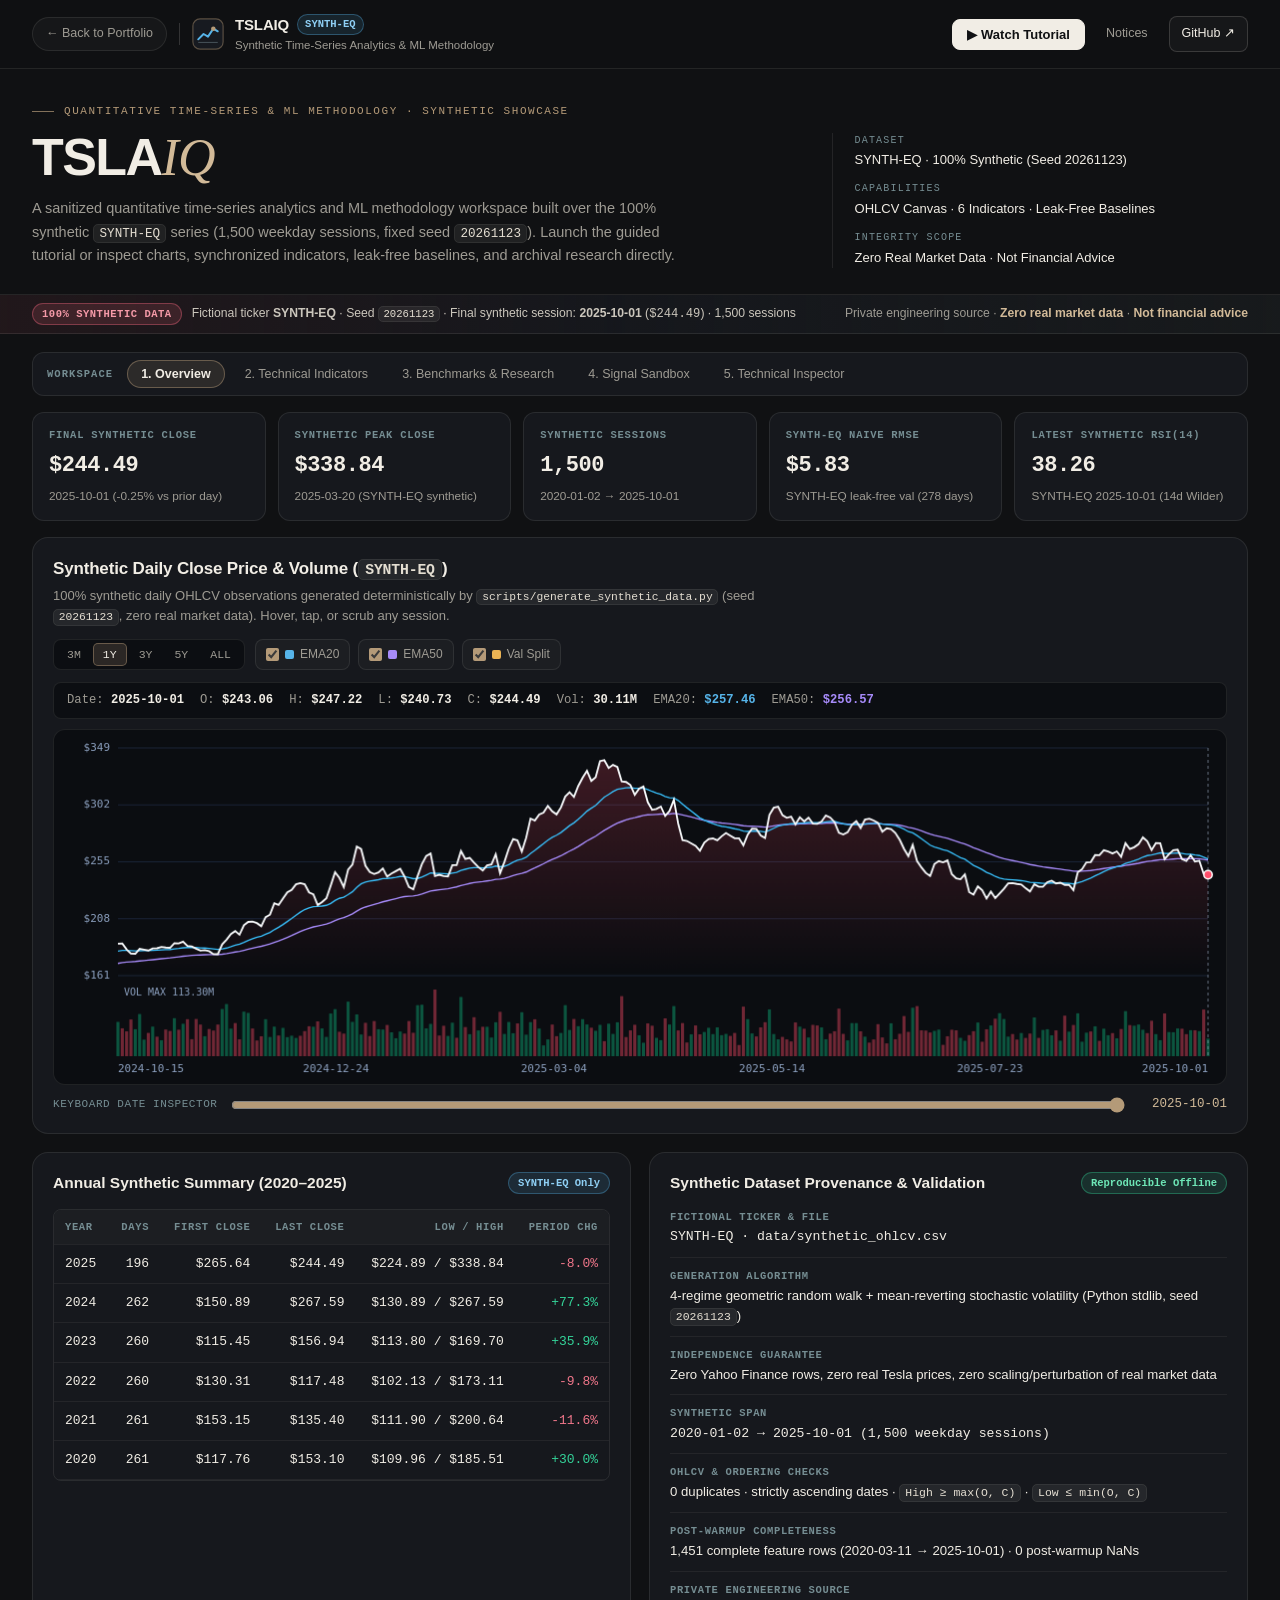
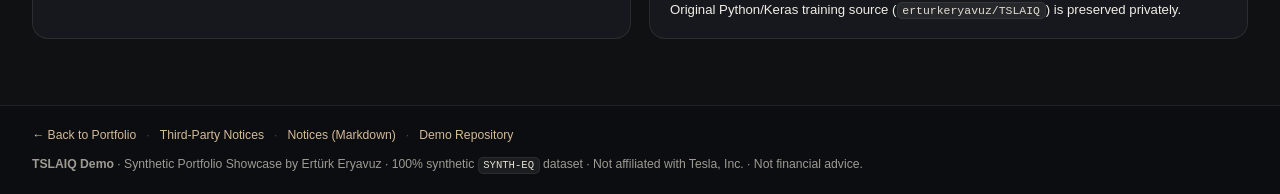
==== commit 333a2165: "Improve demo design and add guided tutorial" ====
--- a/docs/index.html
+++ b/docs/index.html
@@ -13,7 +13,75 @@
 <body>
   <a class="skip-link" href="#main-content">Skip to analytics workspace</a>
 
-  <!-- Top Provenance & Synthetic Boundary Strip -->
+  <!-- Primary Portfolio V3 Topbar -->
+  <header class="site-header">
+    <div class="container topbar-inner">
+      <div class="topbar-left">
+        <a class="back-link" href="https://erturkeryavuz.netlify.app/" target="_blank" rel="noopener noreferrer">&larr; Back to Portfolio</a>
+        <span class="topbar-sep" aria-hidden="true"></span>
+        <div class="brand">
+          <svg class="brand-mark" viewBox="0 0 36 36" width="32" height="32" aria-hidden="true">
+            <rect x="1" y="1" width="34" height="34" rx="8" fill="#171A20" stroke="#B49A78" stroke-opacity="0.45" stroke-width="1.3" />
+            <path d="M7 24 L13 18 L18 21 L24 12 L29 15" fill="none" stroke="#56B4E9" stroke-width="2.2" stroke-linecap="round" stroke-linejoin="round" />
+            <circle cx="24" cy="12" r="2.5" fill="#B49A78" />
+            <line x1="7" y1="27.5" x2="29" y2="27.5" stroke="#758D92" stroke-opacity="0.45" stroke-width="1.2" />
+          </svg>
+          <div>
+            <div class="brand-title-row">
+              <span class="brand-name">TSLAIQ</span>
+              <span class="ticker-chip mono">SYNTH-EQ</span>
+            </div>
+            <p class="brand-sub">Synthetic Time-Series Analytics &amp; ML Methodology</p>
+          </div>
+        </div>
+      </div>
+
+      <div class="header-actions">
+        <button id="btnWatchTutorial" class="btn-tutorial" type="button" aria-controls="tutorialDock" aria-expanded="false">
+          &#9654; Watch Tutorial
+        </button>
+        <a class="btn-ghost" href="notices.html">Notices</a>
+        <a
+          class="btn-outline"
+          href="https://github.com/erturkeryavuz/tslaiq-demo"
+          target="_blank"
+          rel="noopener noreferrer"
+        >
+          GitHub &#8599;
+        </a>
+      </div>
+    </div>
+  </header>
+
+  <!-- Editorial Portfolio V3 Project Hero -->
+  <section class="hero-strip" aria-labelledby="heroHeading">
+    <div class="container hero-grid">
+      <div class="hero-copy">
+        <p class="hero-kicker">Quantitative Time-Series &amp; ML Methodology · Synthetic Showcase</p>
+        <h1 id="heroHeading" class="hero-title">TSLA<em>IQ</em></h1>
+        <p class="hero-desc">
+          A sanitized quantitative time-series analytics and ML methodology workspace built over the 100% synthetic <code>SYNTH-EQ</code> series (1,500 weekday sessions, fixed seed <code>20261123</code>). Launch the guided tutorial or inspect charts, synchronized indicators, leak-free baselines, and archival research directly.
+        </p>
+      </div>
+
+      <aside class="hero-meta" aria-label="Project summary">
+        <div class="hero-meta-item">
+          <span class="hero-meta-label">Dataset</span>
+          <span class="hero-meta-value">SYNTH-EQ &middot; 100% Synthetic (Seed 20261123)</span>
+        </div>
+        <div class="hero-meta-item">
+          <span class="hero-meta-label">Capabilities</span>
+          <span class="hero-meta-value">OHLCV Canvas &middot; 6 Indicators &middot; Leak-Free Baselines</span>
+        </div>
+        <div class="hero-meta-item">
+          <span class="hero-meta-label">Integrity Scope</span>
+          <span class="hero-meta-value">Zero Real Market Data &middot; Not Financial Advice</span>
+        </div>
+      </aside>
+    </div>
+  </section>
+
+  <!-- Provenance & Synthetic Boundary Strip -->
   <div class="provenance-bar" role="region" aria-label="Synthetic dataset provenance and financial disclaimer">
     <div class="container provenance-inner">
       <div class="provenance-badges">
@@ -31,65 +99,57 @@
     </div>
   </div>
 
-  <!-- Primary Header -->
-  <header class="site-header">
-    <div class="container header-inner">
-      <div class="brand">
-        <svg class="brand-mark" viewBox="0 0 36 36" width="36" height="36" aria-hidden="true">
-          <rect x="1" y="1" width="34" height="34" rx="8" fill="#131C2E" stroke="#283854" stroke-width="1.5" />
-          <path d="M7 24 L13 18 L18 21 L24 12 L29 15" fill="none" stroke="#FF4D6A" stroke-width="2.4" stroke-linecap="round" stroke-linejoin="round" />
-          <circle cx="24" cy="12" r="2.6" fill="#38BDF8" />
-          <line x1="7" y1="27.5" x2="29" y2="27.5" stroke="#283854" stroke-width="1.2" />
-        </svg>
-        <div>
-          <div class="brand-title-row">
-            <h1>TSLAIQ</h1>
-            <span class="ticker-chip mono">SYNTH-EQ &middot; SYNTHETIC</span>
-          </div>
-          <p class="brand-sub">Synthetic Time-Series Analytics &amp; ML Methodology Showcase (Private Source)</p>
-        </div>
-      </div>
-
-      <div class="header-actions">
-        <a class="btn-ghost" href="notices.html">Notices &amp; Provenance</a>
-        <a
-          class="btn-outline"
-          href="https://github.com/erturkeryavuz/tslaiq-demo"
-          target="_blank"
-          rel="noopener noreferrer"
-        >
-          Demo Repository
-        </a>
-      </div>
-    </div>
-
-    <!-- Primary Workspace Navigation Tabs -->
-    <div class="container">
-      <nav class="tab-nav" role="tablist" aria-label="TSLAIQ synthetic showcase sections">
-        <button class="tab-btn active" role="tab" id="tab-overview" aria-selected="true" aria-controls="panel-overview" data-tab="overview">
-          Overview
-        </button>
-        <button class="tab-btn" role="tab" id="tab-indicators" aria-selected="false" aria-controls="panel-indicators" data-tab="indicators" tabindex="-1">
-          Technical Indicators
-        </button>
-        <button class="tab-btn" role="tab" id="tab-research" aria-selected="false" aria-controls="panel-research" data-tab="research" tabindex="-1">
-          Benchmarks &amp; Research
-        </button>
-        <button class="tab-btn" role="tab" id="tab-sandbox" aria-selected="false" aria-controls="panel-sandbox" data-tab="sandbox" tabindex="-1">
-          Signal Sandbox
-        </button>
-        <button class="tab-btn" role="tab" id="tab-inspector" aria-selected="false" aria-controls="panel-inspector" data-tab="inspector" tabindex="-1">
-          Technical Inspector
-        </button>
-      </nav>
-    </div>
-  </header>
+  <!-- Primary Workspace Navigation Bar -->
+  <div class="container workspace-nav-wrap">
+    <nav class="tab-nav" role="tablist" aria-label="TSLAIQ synthetic showcase sections">
+      <span class="nav-label">Workspace</span>
+      <button class="tab-btn active" role="tab" id="tab-overview" aria-selected="true" aria-controls="panel-overview" data-tab="overview">
+        1. Overview
+      </button>
+      <button class="tab-btn" role="tab" id="tab-indicators" aria-selected="false" aria-controls="panel-indicators" data-tab="indicators" tabindex="-1">
+        2. Technical Indicators
+      </button>
+      <button class="tab-btn" role="tab" id="tab-research" aria-selected="false" aria-controls="panel-research" data-tab="research" tabindex="-1">
+        3. Benchmarks &amp; Research
+      </button>
+      <button class="tab-btn" role="tab" id="tab-sandbox" aria-selected="false" aria-controls="panel-sandbox" data-tab="sandbox" tabindex="-1">
+        4. Signal Sandbox
+      </button>
+      <button class="tab-btn" role="tab" id="tab-inspector" aria-selected="false" aria-controls="panel-inspector" data-tab="inspector" tabindex="-1">
+        5. Technical Inspector
+      </button>
+    </nav>
+  </div>
 
   <main id="main-content" class="container main-workspace">
+    <!-- Interactive Watch Tutorial Dock -->
+    <section id="tutorialDock" class="tutorial-dock" aria-label="Guided tutorial controls" hidden>
+      <div class="tutorial-dock-top">
+        <div class="tutorial-meta">
+          <span id="tutorialStepBadge" class="tutorial-step-badge mono">Stage 1 / 9</span>
+          <span id="tutorialStateBadge" class="tutorial-state-badge mono">Playing</span>
+          <h2 id="tutorialStageTitle" class="tutorial-stage-title">Synthetic Dataset Provenance &amp; Overview</h2>
+        </div>
+        <div class="tutorial-controls" role="group" aria-label="Tutorial playback controls">
+          <button id="btnTutPrev" class="tut-btn tut-btn-ghost" type="button">&larr; Previous</button>
+          <button id="btnTutPlayPause" class="tut-btn tut-btn-primary" type="button" aria-pressed="true">Pause</button>
+          <button id="btnTutNext" class="tut-btn tut-btn-ghost" type="button">Next &rarr;</button>
+          <button id="btnTutRestart" class="tut-btn tut-btn-ghost" type="button">Restart</button>
+          <button id="btnTutExit" class="tut-btn tut-btn-outline" type="button">Exit / Explore Manually</button>
+        </div>
+      </div>
+      <div class="tutorial-progress-track" role="progressbar" id="tutorialProgress" aria-label="Tutorial progress" aria-valuemin="1" aria-valuemax="9" aria-valuenow="1">
+        <div id="tutorialProgressFill" class="tutorial-progress-fill" style="width: 11.11%;"></div>
+      </div>
+      <p id="tutorialNarration" class="tutorial-narration" aria-live="polite"></p>
+    </section>
+
+    <div id="srAnnouncer" class="sr-only" aria-live="assertive"></div>
+
     <!-- ==================== PANEL 1: OVERVIEW ==================== -->
     <section id="panel-overview" class="tab-panel active" role="tabpanel" aria-labelledby="tab-overview">
       <!-- KPI Strip -->
-      <div class="kpi-grid" aria-label="Synthetic SYNTH-EQ summary metrics">
+      <div id="overview-kpis" class="kpi-grid" aria-label="Synthetic SYNTH-EQ summary metrics">
         <article class="kpi-card">
           <div class="kpi-label">Final Synthetic Close</div>
           <div class="kpi-value mono" id="kpi-close">$244.49</div>
@@ -118,7 +178,7 @@
       </div>
 
       <!-- Main Synthetic Price + Volume Chart Card -->
-      <article class="panel-card">
+      <article id="overview-chart-card" class="panel-card">
         <div class="panel-head">
           <div>
             <h2>Synthetic Daily Close Price &amp; Volume (<code>SYNTH-EQ</code>)</h2>
@@ -164,7 +224,7 @@
           <span class="c-ema50">EMA50: <strong id="ro-ema50">$256.57</strong></span>
         </div>
 
-        <div class="chart-stage chart-stage-lg">
+        <div id="overview-chart-stage" class="chart-stage chart-stage-lg">
           <canvas id="chart-overview" role="img" aria-label="Interactive synthetic SYNTH-EQ daily close price and volume chart"></canvas>
         </div>
 
@@ -240,7 +300,7 @@
 
     <!-- ==================== PANEL 2: TECHNICAL INDICATORS ==================== -->
     <section id="panel-indicators" class="tab-panel" role="tabpanel" aria-labelledby="tab-indicators" hidden>
-      <article class="panel-card">
+      <article id="indicators-chart-card" class="panel-card">
         <div class="panel-head">
           <div>
             <h2>Synchronized Technical Indicator Stack (<code>SYNTH-EQ</code>)</h2>
@@ -268,7 +328,7 @@
         </div>
 
         <div class="indicator-stack">
-          <div class="subchart-block">
+          <div id="ind-block-rsi" class="subchart-block">
             <div class="subchart-title">
               <span>Relative Strength Index &mdash; RSI(14)</span>
               <span class="mono muted">Scale: 0&ndash;100 &middot; Overbought 70 / Oversold 30</span>
@@ -278,7 +338,7 @@
             </div>
           </div>
 
-          <div class="subchart-block">
+          <div id="ind-block-macd" class="subchart-block">
             <div class="subchart-title">
               <span>MACD(12, 26) &amp; Signal(9) + Histogram</span>
               <span class="mono muted">EMA(12) &minus; EMA(26) &middot; Computed strictly on SYNTH-EQ</span>
@@ -288,7 +348,7 @@
             </div>
           </div>
 
-          <div class="subchart-block">
+          <div id="ind-block-obv" class="subchart-block">
             <div class="subchart-title">
               <span>On-Balance Volume &mdash; OBV (Cumulative Synthetic Shares)</span>
               <span class="mono muted">Convention: Close &ge; PrevClose adds volume</span>
@@ -375,7 +435,7 @@
       </div>
 
       <!-- Synthetic Validation Rolling RMSE Chart -->
-      <article class="panel-card">
+      <article id="research-chart-card" class="panel-card">
         <div class="panel-head">
           <div>
             <h2>Part A &mdash; Synthetic Held-Out Validation Baselines (<code>SYNTH-EQ</code>)</h2>
@@ -394,13 +454,13 @@
           <span>Neural Network on SYNTH-EQ: <strong>NOT TRAINED</strong></span>
         </div>
 
-        <div class="chart-stage chart-stage-md">
+        <div id="research-chart-stage" class="chart-stage chart-stage-md">
           <canvas id="chart-training" role="img" aria-label="Synthetic SYNTH-EQ 20-day rolling validation RMSE comparing naive persistence and lagged EMA20"></canvas>
         </div>
       </article>
 
       <!-- Separated Tables: Synthetic Evaluation + Private Historical Record -->
-      <div class="two-col-grid">
+      <div id="research-comparison-grid" class="two-col-grid">
         <article class="panel-card">
           <div class="panel-head-compact">
             <h3>SYNTH-EQ Leak-Free Split Benchmark</h3>
@@ -448,7 +508,7 @@
           </p>
         </article>
 
-        <article class="panel-card">
+        <article id="research-archival-card" class="panel-card">
           <div class="panel-head-compact">
             <h3>Part B &mdash; Archival Private Research Summary</h3>
             <span class="badge-tag badge-muted">Private Source &middot; Separate</span>
@@ -471,8 +531,8 @@
         and provides <strong>no</strong> trading advice.
       </div>
 
-      <div class="two-col-grid sandbox-grid">
-        <article class="panel-card">
+      <div id="sandbox-grid" class="two-col-grid sandbox-grid">
+        <article id="sandbox-inputs-card" class="panel-card">
           <div class="panel-head-compact">
             <h3>Hypothetical Scenario Inputs</h3>
             <span class="badge-tag badge-warn">Illustrative Only</span>
@@ -519,7 +579,7 @@
           </div>
         </article>
 
-        <article class="panel-card">
+        <article id="sandbox-result-card" class="panel-card">
           <div class="panel-head-compact">
             <h3>Deterministic Rule Evaluation</h3>
             <span class="mono muted">Synthetic Sandbox</span>
@@ -549,7 +609,7 @@
 
     <!-- ==================== PANEL 5: TECHNICAL INSPECTOR ==================== -->
     <section id="panel-inspector" class="tab-panel" role="tabpanel" aria-labelledby="tab-inspector" hidden>
-      <div class="two-col-grid">
+      <div id="inspector-arch-grid" class="two-col-grid">
         <article class="panel-card">
           <div class="panel-head-compact">
             <h3>Private Engineering Architecture Overview</h3>
@@ -589,7 +649,7 @@
           </div>
         </article>
 
-        <article class="panel-card">
+        <article id="inspector-arch-card" class="panel-card">
           <div class="panel-head-compact">
             <h3>Attention-LSTM Safe Layer Pipeline</h3>
             <span class="badge-tag badge-ok">Design Summary</span>
@@ -622,7 +682,7 @@
         </article>
       </div>
 
-      <article class="panel-card">
+      <article id="inspector-gates-card" class="panel-card">
         <div class="panel-head-compact">
           <h3>Public Demo Verification Gates</h3>
           <span class="badge-tag badge-ok">Honest Scope</span>
@@ -650,14 +710,18 @@
 
   <footer class="site-footer">
     <div class="container footer-inner">
-      <div>
+      <div class="footer-links">
+        <a href="https://erturkeryavuz.netlify.app/" target="_blank" rel="noopener noreferrer">&larr; Back to Portfolio</a>
+        <span class="footer-sep" aria-hidden="true">&middot;</span>
+        <a href="notices.html">Third-Party Notices</a>
+        <span class="footer-sep" aria-hidden="true">&middot;</span>
+        <a href="THIRD-PARTY-NOTICES.md">Notices (Markdown)</a>
+        <span class="footer-sep" aria-hidden="true">&middot;</span>
+        <a href="https://github.com/erturkeryavuz/tslaiq-demo" target="_blank" rel="noopener noreferrer">Demo Repository</a>
+      </div>
+      <div class="footer-meta">
         <strong>TSLAIQ Demo</strong> &middot; Synthetic Portfolio Showcase by Ert&uuml;rk Eryavuz &middot;
         100% synthetic <code>SYNTH-EQ</code> dataset &middot; Not affiliated with Tesla, Inc. &middot; Not financial advice.
-      </div>
-      <div class="footer-links">
-        <a href="notices.html">Third-Party Notices</a>
-        <a href="THIRD-PARTY-NOTICES.md">Notices (Markdown)</a>
-        <a href="https://github.com/erturkeryavuz/tslaiq-demo" target="_blank" rel="noopener noreferrer">Demo Repository</a>
       </div>
     </div>
   </footer>
--- a/docs/styles.css
+++ b/docs/styles.css
@@ -1,25 +1,33 @@
 :root {
-  --bg: #070b12;
-  --surface: #0e1522;
-  --surface-elev: #141e30;
-  --border: #223049;
-  --border-strong: #324668;
-  --text: #edf2f9;
-  --text-muted: #98a9c4;
-  --text-dim: #7386a6;
-
-  --accent: #e31937;
-  --accent-bright: #ff4d6a;
-  --emerald: #10b981;
-  --amber: #f59e0b;
-  --sky: #38bdf8;
+  /* Portfolio V3 Shared Foundation */
+  --bg: #101113;
+  --surface: #16181d;
+  --surface-elev: #1c1e22;
+  --surface-deep: #0c0e12;
+  --border: rgba(241, 237, 229, 0.09);
+  --border-strong: rgba(241, 237, 229, 0.16);
+  --text: #f1ede5;
+  --text-muted: #9e9b93;
+  --text-dim: #758d92;
+
+  /* Editorial & Quantitative Semantic Accents */
+  --bronze: #b49a78;
+  --bronze-soft: #d2ba98;
+  --teal: #758d92;
+  --accent: #e86378;
+  --accent-bright: #f0768a;
+  --emerald: #34d399;
+  --amber: #eab354;
+  --sky: #56b4e9;
   --violet: #a78bfa;
 
-  --radius-sm: 6px;
-  --radius-md: 10px;
-  --radius-lg: 14px;
-
-  --font-sans: -apple-system, BlinkMacSystemFont, "Segoe UI", Roboto, Helvetica, Arial, sans-serif;
+  --radius-sm: 8px;
+  --radius-md: 12px;
+  --radius-lg: 16px;
+
+  --font-sans: -apple-system, BlinkMacSystemFont, "SF Pro Text", "Segoe UI", Roboto, Helvetica, Arial, sans-serif;
+  --font-display: "SF Pro Display", -apple-system, BlinkMacSystemFont, "Segoe UI", Roboto, Helvetica, Arial, sans-serif;
+  --font-serif: "Iowan Old Style", Georgia, "Times New Roman", serif;
   --font-mono: ui-monospace, "SF Mono", SFMono-Regular, Menlo, Monaco, Consolas, monospace;
 }
 
@@ -39,15 +47,34 @@
   font-size: 15px;
   line-height: 1.55;
   -webkit-font-smoothing: antialiased;
+  overflow-x: clip;
+}
+
+body {
+  position: relative;
+  min-height: 100vh;
+}
+
+body::before {
+  content: "";
+  position: fixed;
+  inset: 0;
+  pointer-events: none;
+  z-index: -1;
+  background:
+    radial-gradient(640px 380px at 14% 0%, rgba(180, 154, 120, 0.085), transparent 65%),
+    radial-gradient(720px 420px at 88% 8%, rgba(86, 180, 233, 0.065), transparent 68%),
+    radial-gradient(540px 320px at 50% 100%, rgba(117, 141, 146, 0.05), transparent 70%);
 }
 
 code {
   font-family: var(--font-mono);
-  font-size: 0.88em;
-  background: rgba(56, 189, 248, 0.08);
-  color: #cbe7fb;
-  padding: 0.12em 0.38em;
-  border-radius: 4px;
+  font-size: 0.87em;
+  background: rgba(241, 237, 229, 0.07);
+  color: #e4ded2;
+  padding: 0.12em 0.42em;
+  border-radius: 5px;
+  border: 1px solid rgba(241, 237, 229, 0.07);
 }
 
 .mono {
@@ -57,16 +84,28 @@
 
 .muted {
   color: var(--text-muted);
+}
+
+.sr-only {
+  position: absolute;
+  width: 1px;
+  height: 1px;
+  padding: 0;
+  margin: -1px;
+  overflow: hidden;
+  clip: rect(0, 0, 0, 0);
+  white-space: nowrap;
+  border: 0;
 }
 
 .skip-link {
   position: absolute;
   left: -9999px;
   top: 8px;
-  background: var(--sky);
-  color: #05111c;
+  background: var(--text);
+  color: var(--bg);
   padding: 8px 14px;
-  border-radius: 6px;
+  border-radius: 8px;
   font-weight: 600;
   z-index: 100;
 }
@@ -76,85 +115,69 @@
 }
 
 .container {
-  max-width: 1280px;
+  max-width: 1260px;
   margin: 0 auto;
-  padding: 0 20px;
-}
-
-/* Provenance Banner */
-.provenance-bar {
-  background: linear-gradient(90deg, rgba(227, 25, 55, 0.14), rgba(14, 21, 34, 0.96) 55%);
+  padding: 0 22px;
+}
+
+/* ==================== PORTFOLIO V3 TOPBAR ==================== */
+.site-header {
+  background: rgba(16, 17, 19, 0.9);
   border-bottom: 1px solid var(--border);
+  backdrop-filter: blur(12px);
+}
+
+.topbar-inner {
+  display: flex;
+  flex-wrap: wrap;
+  align-items: center;
+  justify-content: space-between;
+  gap: 12px 16px;
+  padding-top: 13px;
+  padding-bottom: 13px;
+}
+
+.topbar-left {
+  display: flex;
+  flex-wrap: wrap;
+  align-items: center;
+  gap: 12px;
+  min-width: 0;
+}
+
+.back-link {
+  display: inline-flex;
+  align-items: center;
+  text-decoration: none;
   font-size: 12.5px;
-}
-
-.provenance-inner {
-  display: flex;
-  flex-wrap: wrap;
-  align-items: center;
-  justify-content: space-between;
-  gap: 8px 16px;
-  padding-top: 8px;
-  padding-bottom: 8px;
-}
-
-.provenance-badges {
-  display: flex;
-  flex-wrap: wrap;
-  align-items: center;
-  gap: 10px;
-}
-
-.pill {
-  display: inline-flex;
-  align-items: center;
-  font-family: var(--font-mono);
-  font-size: 11px;
-  font-weight: 600;
-  letter-spacing: 0.04em;
-  padding: 2px 8px;
+  font-weight: 500;
+  color: var(--text-muted);
+  background: rgba(241, 237, 229, 0.03);
+  border: 1px solid var(--border);
   border-radius: 999px;
-}
-
-.pill-snapshot {
-  background: rgba(255, 77, 106, 0.18);
-  color: #ff8095;
-  border: 1px solid rgba(255, 77, 106, 0.42);
-}
-
-.provenance-disclaimer {
-  color: var(--text-muted);
-}
-
-.provenance-disclaimer strong {
-  color: #f8d38a;
-  font-weight: 600;
-}
-
-/* Site Header */
-.site-header {
-  background: rgba(10, 15, 25, 0.92);
-  border-bottom: 1px solid var(--border);
-  position: sticky;
-  top: 0;
-  z-index: 40;
-  backdrop-filter: blur(10px);
-}
-
-.header-inner {
-  display: flex;
-  flex-wrap: wrap;
-  align-items: center;
-  justify-content: space-between;
-  gap: 14px;
-  padding-top: 16px;
-  padding-bottom: 14px;
+  padding: 6px 13px;
+  white-space: nowrap;
+  transition: color 0.16s ease, border-color 0.16s ease, background 0.16s ease;
+}
+
+.back-link:hover,
+.back-link:focus-visible {
+  color: var(--text);
+  border-color: rgba(180, 154, 120, 0.5);
+  background: rgba(241, 237, 229, 0.06);
+}
+
+.topbar-sep {
+  width: 1px;
+  height: 22px;
+  background: var(--border-strong);
 }
 
 .brand {
   display: flex;
   align-items: center;
-  gap: 13px;
+  gap: 11px;
+  min-width: 0;
 }
 
 .brand-mark {
@@ -164,91 +187,281 @@
 .brand-title-row {
   display: flex;
   align-items: center;
-  gap: 10px;
-}
-
-.brand h1 {
-  margin: 0;
-  font-size: 21px;
-  font-weight: 700;
-  letter-spacing: -0.02em;
+  gap: 8px;
+}
+
+.brand-name {
+  font-family: var(--font-display);
+  font-size: 15px;
+  font-weight: 600;
+  letter-spacing: -0.01em;
+  color: var(--text);
 }
 
 .ticker-chip {
-  font-size: 11px;
-  font-weight: 600;
-  padding: 2px 8px;
-  border-radius: 4px;
-  background: var(--surface-elev);
-  border: 1px solid var(--border-strong);
-  color: var(--sky);
+  font-size: 10.5px;
+  font-weight: 600;
+  padding: 1px 7px;
+  border-radius: 999px;
+  background: rgba(86, 180, 233, 0.12);
+  border: 1px solid rgba(86, 180, 233, 0.34);
+  color: #8fd0f5;
 }
 
 .brand-sub {
-  margin: 2px 0 0;
+  margin: 1px 0 0;
+  font-size: 11.5px;
+  color: var(--text-muted);
+}
+
+.header-actions {
+  display: flex;
+  flex-wrap: wrap;
+  align-items: center;
+  gap: 8px;
+}
+
+.btn-tutorial {
+  appearance: none;
+  border: 1px solid var(--text);
+  background: var(--text);
+  color: var(--bg);
+  font-family: var(--font-sans);
   font-size: 13px;
-  color: var(--text-muted);
-}
-
-.header-actions {
-  display: flex;
-  align-items: center;
-  gap: 10px;
+  font-weight: 600;
+  padding: 7px 14px;
+  border-radius: var(--radius-sm);
+  cursor: pointer;
+  white-space: nowrap;
+  transition: background 0.16s ease, border-color 0.16s ease, transform 0.14s ease;
+}
+
+.btn-tutorial:hover,
+.btn-tutorial:focus-visible {
+  background: #ffffff;
+  border-color: #ffffff;
+}
+
+.btn-tutorial[aria-expanded="true"] {
+  background: var(--bronze);
+  border-color: var(--bronze);
+  color: var(--bg);
 }
 
 .btn-ghost,
 .btn-outline {
   text-decoration: none;
+  font-size: 12.5px;
+  font-weight: 500;
+  padding: 7px 12px;
+  border-radius: var(--radius-sm);
+  white-space: nowrap;
+  transition: background 0.16s ease, border-color 0.16s ease, color 0.16s ease;
+}
+
+.btn-ghost {
+  color: var(--text-muted);
+  border: 1px solid transparent;
+}
+
+.btn-ghost:hover,
+.btn-ghost:focus-visible {
+  color: var(--text);
+  background: var(--surface-elev);
+  border-color: var(--border);
+}
+
+.btn-outline {
+  color: var(--text);
+  background: rgba(241, 237, 229, 0.03);
+  border: 1px solid var(--border-strong);
+}
+
+.btn-outline:hover,
+.btn-outline:focus-visible {
+  border-color: rgba(180, 154, 120, 0.55);
+  background: var(--surface-elev);
+  color: #ffffff;
+}
+
+/* ==================== PORTFOLIO V3 EDITORIAL HERO ==================== */
+.hero-strip {
+  padding: 34px 0 26px;
+  border-bottom: 1px solid var(--border);
+}
+
+.hero-grid {
+  display: grid;
+  grid-template-columns: minmax(0, 1.65fr) minmax(260px, 0.9fr);
+  gap: 24px 36px;
+  align-items: end;
+}
+
+.hero-kicker {
+  margin: 0 0 10px;
+  font-family: var(--font-mono);
+  font-size: 11px;
+  font-weight: 500;
+  letter-spacing: 0.14em;
+  text-transform: uppercase;
+  color: var(--bronze);
+  display: flex;
+  align-items: center;
+  gap: 10px;
+}
+
+.hero-kicker::before {
+  content: "";
+  display: inline-block;
+  width: 22px;
+  height: 1px;
+  background: var(--bronze);
+  opacity: 0.7;
+}
+
+.hero-title {
+  margin: 0 0 12px;
+  font-family: var(--font-display);
+  font-size: clamp(34px, 4.4vw, 52px);
+  font-weight: 700;
+  line-height: 1.04;
+  letter-spacing: -0.03em;
+  color: var(--text);
+}
+
+.hero-title em {
+  font-family: var(--font-serif);
+  font-style: italic;
+  font-weight: 400;
+  color: var(--bronze-soft);
+  letter-spacing: -0.015em;
+}
+
+.hero-desc {
+  margin: 0;
+  font-size: 14.5px;
+  line-height: 1.62;
+  color: var(--text-muted);
+  max-width: 660px;
+}
+
+.hero-meta {
+  display: flex;
+  flex-direction: column;
+  gap: 11px;
+  padding-left: 22px;
+  border-left: 1px solid var(--border);
+}
+
+.hero-meta-item {
+  display: flex;
+  flex-direction: column;
+  gap: 2px;
+}
+
+.hero-meta-label {
+  font-family: var(--font-mono);
+  font-size: 10px;
+  letter-spacing: 0.12em;
+  text-transform: uppercase;
+  color: var(--teal);
+}
+
+.hero-meta-value {
   font-size: 13px;
   font-weight: 500;
-  padding: 7px 13px;
-  border-radius: var(--radius-sm);
-  transition: background 0.16s ease, border-color 0.16s ease, color 0.16s ease;
-}
-
-.btn-ghost {
-  color: var(--text-muted);
-  border: 1px solid transparent;
-}
-
-.btn-ghost:hover,
-.btn-ghost:focus-visible {
-  color: var(--text);
-  background: var(--surface-elev);
-  border-color: var(--border);
-}
-
-.btn-outline {
-  color: var(--text);
-  background: var(--surface-elev);
-  border: 1px solid var(--border-strong);
-}
-
-.btn-outline:hover,
-.btn-outline:focus-visible {
-  border-color: var(--sky);
-  color: #ffffff;
-}
-
-/* Tab Nav */
+  color: var(--text);
+}
+
+/* ==================== PROVENANCE TICKER STRIP ==================== */
+.provenance-bar {
+  background: linear-gradient(90deg, rgba(232, 99, 120, 0.08), rgba(22, 24, 29, 0.92) 48%, rgba(117, 141, 146, 0.07));
+  border-bottom: 1px solid var(--border);
+  font-size: 12.2px;
+}
+
+.provenance-inner {
+  display: flex;
+  flex-wrap: wrap;
+  align-items: center;
+  justify-content: space-between;
+  gap: 6px 16px;
+  padding-top: 8px;
+  padding-bottom: 8px;
+}
+
+.provenance-badges {
+  display: flex;
+  flex-wrap: wrap;
+  align-items: center;
+  gap: 10px;
+  color: #cbc6bc;
+}
+
+.pill {
+  display: inline-flex;
+  align-items: center;
+  font-family: var(--font-mono);
+  font-size: 10.5px;
+  font-weight: 600;
+  letter-spacing: 0.05em;
+  padding: 2px 9px;
+  border-radius: 999px;
+}
+
+.pill-snapshot {
+  background: rgba(232, 99, 120, 0.15);
+  color: #f59aa8;
+  border: 1px solid rgba(232, 99, 120, 0.4);
+}
+
+.provenance-disclaimer {
+  color: var(--text-muted);
+}
+
+.provenance-disclaimer strong {
+  color: var(--bronze-soft);
+  font-weight: 600;
+}
+
+/* ==================== WORKSPACE NAVIGATION BAR ==================== */
+.workspace-nav-wrap {
+  padding-top: 18px;
+}
+
 .tab-nav {
   display: flex;
-  gap: 4px;
+  align-items: center;
+  gap: 6px;
   overflow-x: auto;
   scrollbar-width: thin;
-  padding-bottom: 1px;
+  background: var(--surface);
+  border: 1px solid var(--border);
+  border-radius: var(--radius-md);
+  padding: 7px 10px;
+}
+
+.nav-label {
+  font-family: var(--font-mono);
+  font-size: 10.5px;
+  font-weight: 600;
+  letter-spacing: 0.1em;
+  text-transform: uppercase;
+  color: var(--teal);
+  padding: 0 8px 0 4px;
+  white-space: nowrap;
 }
 
 .tab-btn {
   appearance: none;
   background: transparent;
-  border: none;
-  border-bottom: 2px solid transparent;
+  border: 1px solid transparent;
+  border-radius: 999px;
   color: var(--text-muted);
   font-family: var(--font-sans);
-  font-size: 13.5px;
+  font-size: 12.5px;
   font-weight: 500;
-  padding: 10px 15px;
+  padding: 6px 13px;
   cursor: pointer;
   white-space: nowrap;
   transition: color 0.15s ease, border-color 0.15s ease, background 0.15s ease;
@@ -256,18 +469,21 @@
 
 .tab-btn:hover {
   color: var(--text);
-  background: rgba(255, 255, 255, 0.03);
+  background: rgba(241, 237, 229, 0.05);
 }
 
 .tab-btn.active {
-  color: #ffffff;
-  font-weight: 600;
-  border-bottom-color: var(--accent-bright);
+  color: var(--text);
+  font-weight: 600;
+  background: rgba(180, 154, 120, 0.14);
+  border-color: rgba(180, 154, 120, 0.45);
 }
 
 .tab-btn:focus-visible,
 .seg-btn:focus-visible,
 .btn-chip:focus-visible,
+.tut-btn:focus-visible,
+.btn-tutorial:focus-visible,
 input:focus-visible,
 select:focus-visible,
 a:focus-visible {
@@ -275,9 +491,170 @@
   outline-offset: 2px;
 }
 
-/* Workspace Layout */
+/* ==================== WATCH TUTORIAL DOCK ==================== */
+.tutorial-dock {
+  position: sticky;
+  top: 8px;
+  z-index: 45;
+  background: rgba(22, 24, 29, 0.96);
+  border: 1px solid rgba(180, 154, 120, 0.48);
+  border-top: 2px solid var(--bronze);
+  border-radius: var(--radius-lg);
+  padding: 12px 16px;
+  margin-bottom: 16px;
+  box-shadow: 0 16px 40px rgba(0, 0, 0, 0.56);
+  backdrop-filter: blur(14px);
+}
+
+.tutorial-dock[hidden] {
+  display: none;
+}
+
+.tutorial-dock-top {
+  display: flex;
+  flex-wrap: wrap;
+  align-items: center;
+  justify-content: space-between;
+  gap: 10px 14px;
+}
+
+.tutorial-meta {
+  display: flex;
+  flex-wrap: wrap;
+  align-items: center;
+  gap: 8px 10px;
+  min-width: 0;
+}
+
+.tutorial-step-badge {
+  font-size: 11px;
+  font-weight: 600;
+  padding: 2px 9px;
+  border-radius: 999px;
+  background: rgba(180, 154, 120, 0.16);
+  color: var(--bronze-soft);
+  border: 1px solid rgba(180, 154, 120, 0.42);
+}
+
+.tutorial-state-badge {
+  font-size: 10.5px;
+  font-weight: 600;
+  text-transform: uppercase;
+  letter-spacing: 0.06em;
+  padding: 2px 8px;
+  border-radius: 999px;
+  background: rgba(52, 211, 153, 0.14);
+  color: #6ee7b7;
+  border: 1px solid rgba(52, 211, 153, 0.36);
+}
+
+.tutorial-state-badge.is-paused {
+  background: rgba(234, 179, 84, 0.14);
+  color: #f6ce80;
+  border-color: rgba(234, 179, 84, 0.36);
+}
+
+.tutorial-state-badge.is-complete {
+  background: rgba(86, 180, 233, 0.15);
+  color: #8fd0f5;
+  border-color: rgba(86, 180, 233, 0.4);
+}
+
+.tutorial-stage-title {
+  margin: 0;
+  font-family: var(--font-display);
+  font-size: 15px;
+  font-weight: 600;
+  color: var(--text);
+}
+
+.tutorial-controls {
+  display: flex;
+  flex-wrap: wrap;
+  align-items: center;
+  gap: 6px;
+}
+
+.tut-btn {
+  appearance: none;
+  font-family: var(--font-sans);
+  font-size: 12.5px;
+  font-weight: 600;
+  padding: 6px 11px;
+  border-radius: var(--radius-sm);
+  cursor: pointer;
+  white-space: nowrap;
+  transition: background 0.15s ease, border-color 0.15s ease, color 0.15s ease;
+}
+
+.tut-btn:disabled {
+  opacity: 0.4;
+  cursor: not-allowed;
+}
+
+.tut-btn-primary {
+  background: var(--text);
+  color: var(--bg);
+  border: 1px solid var(--text);
+}
+
+.tut-btn-primary:hover:not(:disabled) {
+  background: #ffffff;
+}
+
+.tut-btn-ghost {
+  background: rgba(241, 237, 229, 0.04);
+  color: var(--text);
+  border: 1px solid var(--border-strong);
+}
+
+.tut-btn-ghost:hover:not(:disabled) {
+  background: rgba(241, 237, 229, 0.1);
+  border-color: rgba(180, 154, 120, 0.55);
+}
+
+.tut-btn-outline {
+  background: transparent;
+  color: var(--bronze-soft);
+  border: 1px solid rgba(180, 154, 120, 0.48);
+}
+
+.tut-btn-outline:hover:not(:disabled) {
+  background: rgba(180, 154, 120, 0.14);
+  color: #ffffff;
+}
+
+.tutorial-progress-track {
+  width: 100%;
+  height: 3.5px;
+  background: rgba(241, 237, 229, 0.08);
+  border-radius: 999px;
+  overflow: hidden;
+  margin-top: 10px;
+}
+
+.tutorial-progress-fill {
+  height: 100%;
+  background: linear-gradient(90deg, var(--bronze), var(--sky));
+  border-radius: 999px;
+  transition: width 0.25s ease;
+}
+
+.tutorial-narration {
+  margin: 8px 0 0;
+  font-size: 13px;
+  line-height: 1.5;
+  color: #d6d1c7;
+}
+
+.tutorial-spotlight {
+  border-color: rgba(180, 154, 120, 0.65) !important;
+  box-shadow: 0 0 0 1px rgba(180, 154, 120, 0.3), 0 18px 42px rgba(0, 0, 0, 0.42);
+}
+
+/* ==================== WORKSPACE LAYOUT & KPIS ==================== */
 .main-workspace {
-  padding-top: 22px;
+  padding-top: 16px;
   padding-bottom: 48px;
 }
 
@@ -285,12 +662,12 @@
   display: none;
 }
 
-/* KPI Strip */
 .kpi-grid {
   display: grid;
   grid-template-columns: repeat(5, minmax(0, 1fr));
   gap: 12px;
-  margin-bottom: 18px;
+  margin-bottom: 16px;
+  border-radius: var(--radius-md);
 }
 
 .kpi-card {
@@ -298,31 +675,37 @@
   border: 1px solid var(--border);
   border-radius: var(--radius-md);
   padding: 14px 16px;
+  transition: border-color 0.16s ease;
+}
+
+.kpi-card:hover {
+  border-color: rgba(180, 154, 120, 0.34);
 }
 
 .kpi-label {
-  font-size: 11.5px;
+  font-family: var(--font-mono);
+  font-size: 10.5px;
   font-weight: 600;
   text-transform: uppercase;
-  letter-spacing: 0.05em;
-  color: var(--text-muted);
+  letter-spacing: 0.07em;
+  color: var(--teal);
 }
 
 .kpi-value {
-  font-size: 23px;
-  font-weight: 600;
-  color: #ffffff;
+  font-size: 22px;
+  font-weight: 600;
+  color: var(--text);
   margin-top: 6px;
   letter-spacing: -0.02em;
 }
 
 .kpi-sub {
-  font-size: 12px;
+  font-size: 11.8px;
   color: var(--text-muted);
   margin-top: 4px;
 }
 
-/* Cards */
+/* ==================== PANEL CARDS ==================== */
 .panel-card {
   min-width: 0;
   max-width: 100%;
@@ -339,7 +722,7 @@
   align-items: flex-start;
   justify-content: space-between;
   gap: 12px 18px;
-  margin-bottom: 14px;
+  margin-bottom: 12px;
 }
 
 .panel-head-compact {
@@ -352,14 +735,19 @@
 
 .panel-card h2 {
   margin: 0;
+  font-family: var(--font-display);
   font-size: 17px;
   font-weight: 600;
+  letter-spacing: -0.01em;
+  color: var(--text);
 }
 
 .panel-card h3 {
   margin: 0;
+  font-family: var(--font-display);
   font-size: 15.5px;
   font-weight: 600;
+  color: var(--text);
 }
 
 .panel-desc {
@@ -369,7 +757,7 @@
   max-width: 740px;
 }
 
-/* Controls */
+/* ==================== CHART CONTROLS ==================== */
 .controls-group {
   display: flex;
   flex-wrap: wrap;
@@ -379,7 +767,7 @@
 
 .segmented {
   display: inline-flex;
-  background: var(--bg);
+  background: var(--surface-deep);
   border: 1px solid var(--border);
   border-radius: var(--radius-sm);
   padding: 3px;
@@ -392,10 +780,10 @@
   border: none;
   color: var(--text-muted);
   font-family: var(--font-mono);
-  font-size: 12px;
+  font-size: 11.5px;
   font-weight: 500;
   padding: 5px 10px;
-  border-radius: 4px;
+  border-radius: 5px;
   cursor: pointer;
 }
 
@@ -404,9 +792,9 @@
 }
 
 .seg-btn.active {
-  background: var(--surface-elev);
-  color: #ffffff;
-  box-shadow: inset 0 0 0 1px var(--border-strong);
+  background: rgba(180, 154, 120, 0.18);
+  color: var(--text);
+  box-shadow: inset 0 0 0 1px rgba(180, 154, 120, 0.45);
 }
 
 .overlay-toggles {
@@ -419,7 +807,7 @@
   display: inline-flex;
   align-items: center;
   gap: 6px;
-  font-size: 12.5px;
+  font-size: 12px;
   color: var(--text-muted);
   background: var(--surface-elev);
   border: 1px solid var(--border);
@@ -430,7 +818,7 @@
 }
 
 .toggle-chip input {
-  accent-color: var(--sky);
+  accent-color: var(--bronze);
   margin: 0;
 }
 
@@ -445,18 +833,18 @@
 .swatch-ema50 { background: var(--violet); }
 .swatch-split { background: var(--amber); }
 
-/* Readout Bar */
+/* ==================== READOUT BAR ==================== */
 .readout-strip {
   display: flex;
   flex-wrap: wrap;
-  gap: 8px 18px;
-  font-size: 12.5px;
-  color: var(--text-muted);
-  background: var(--bg);
+  gap: 6px 16px;
+  font-size: 12.2px;
+  color: var(--text-muted);
+  background: var(--surface-deep);
   border: 1px solid var(--border);
   border-radius: var(--radius-sm);
-  padding: 9px 13px;
-  margin-bottom: 12px;
+  padding: 8px 13px;
+  margin-bottom: 10px;
 }
 
 .readout-strip strong {
@@ -472,19 +860,19 @@
 .c-obv strong { color: var(--violet); }
 .c-baseline, .c-baseline strong { color: var(--emerald); }
 
-/* Charts */
+/* ==================== CANVAS CHARTS ==================== */
 .chart-stage {
   position: relative;
   width: 100%;
-  background: #080d16;
+  background: #0b0d11;
   border: 1px solid var(--border);
   border-radius: var(--radius-md);
   overflow: hidden;
 }
 
-.chart-stage-lg { height: 390px; }
-.chart-stage-md { height: 320px; }
-.chart-stage-sm { height: 195px; }
+.chart-stage-lg { height: 356px; }
+.chart-stage-md { height: 310px; }
+.chart-stage-sm { height: 188px; }
 
 .chart-stage canvas {
   display: block;
@@ -497,32 +885,35 @@
   display: flex;
   align-items: center;
   gap: 12px;
-  margin-top: 12px;
+  margin-top: 10px;
 }
 
 .scrubber-label {
-  font-size: 12px;
-  color: var(--text-muted);
+  font-family: var(--font-mono);
+  font-size: 11px;
+  text-transform: uppercase;
+  letter-spacing: 0.05em;
+  color: var(--teal);
   white-space: nowrap;
 }
 
 .scrubber-row input[type="range"] {
   flex: 1;
-  accent-color: var(--accent-bright);
+  accent-color: var(--bronze);
 }
 
 .scrubber-date {
   font-size: 12.5px;
-  color: var(--sky);
+  color: var(--bronze-soft);
   min-width: 88px;
   text-align: right;
 }
 
-/* Indicator Stack */
+/* ==================== INDICATOR STACK ==================== */
 .indicator-stack {
   display: flex;
   flex-direction: column;
-  gap: 16px;
+  gap: 14px;
 }
 
 .subchart-title {
@@ -533,19 +924,22 @@
   gap: 6px;
   font-size: 13px;
   font-weight: 600;
+  color: var(--text);
   margin-bottom: 6px;
 }
 
 .subchart-title .muted {
   font-size: 11.5px;
   font-weight: 400;
-}
-
-/* Grids & Tables */
+  color: var(--text-muted);
+}
+
+/* ==================== GRIDS & TABLES ==================== */
 .two-col-grid {
   display: grid;
   grid-template-columns: repeat(2, minmax(0, 1fr));
   gap: 18px;
+  border-radius: var(--radius-lg);
 }
 
 .table-wrap {
@@ -555,18 +949,6 @@
   border-radius: var(--radius-sm);
 }
 
-.table-wrap-sm {
-  max-height: 310px;
-}
-
-.table-wrap-sm .data-table {
-  font-size: 12px;
-}
-
-.table-wrap-sm .data-table td:first-child {
-  word-break: break-all;
-}
-
 .data-table {
   width: 100%;
   border-collapse: collapse;
@@ -576,7 +958,7 @@
 .data-table th,
 .data-table td {
   padding: 9px 11px;
-  border-bottom: 1px solid rgba(34, 48, 73, 0.7);
+  border-bottom: 1px solid rgba(241, 237, 229, 0.06);
   text-align: left;
   vertical-align: top;
 }
@@ -585,11 +967,12 @@
   position: sticky;
   top: 0;
   background: var(--surface-elev);
-  color: var(--text-muted);
-  font-size: 11.5px;
+  color: var(--teal);
+  font-family: var(--font-mono);
+  font-size: 10.5px;
   font-weight: 600;
   text-transform: uppercase;
-  letter-spacing: 0.04em;
+  letter-spacing: 0.06em;
   z-index: 1;
 }
 
@@ -598,10 +981,10 @@
   white-space: nowrap;
 }
 
-.pos { color: #34d399; }
-.neg { color: #fb7185; }
-
-/* Meta List */
+.pos { color: var(--emerald); }
+.neg { color: var(--accent-bright); }
+
+/* ==================== META LIST ==================== */
 .meta-list {
   margin: 0;
   display: flex;
@@ -614,7 +997,7 @@
   flex-direction: column;
   gap: 2px;
   padding-bottom: 9px;
-  border-bottom: 1px solid rgba(34, 48, 73, 0.65);
+  border-bottom: 1px solid rgba(241, 237, 229, 0.06);
 }
 
 .meta-list > div:last-child {
@@ -623,92 +1006,93 @@
 }
 
 .meta-list dt {
-  font-size: 11.5px;
+  font-family: var(--font-mono);
+  font-size: 10.5px;
   font-weight: 600;
   text-transform: uppercase;
-  letter-spacing: 0.04em;
-  color: var(--text-muted);
+  letter-spacing: 0.06em;
+  color: var(--teal);
 }
 
 .meta-list dd {
   margin: 0;
-  font-size: 13.5px;
-  color: var(--text);
-}
-
-/* Badges & Callouts */
+  font-size: 13.2px;
+  color: var(--text);
+}
+
+/* ==================== BADGES & CALLOUTS ==================== */
 .badge-tag {
   display: inline-block;
   font-family: var(--font-mono);
-  font-size: 11px;
-  font-weight: 600;
-  padding: 2px 8px;
+  font-size: 10.5px;
+  font-weight: 600;
+  padding: 2px 9px;
   border-radius: 999px;
-  background: rgba(56, 189, 248, 0.14);
-  color: #7dd3fc;
-  border: 1px solid rgba(56, 189, 248, 0.35);
+  background: rgba(86, 180, 233, 0.12);
+  color: #8fd0f5;
+  border: 1px solid rgba(86, 180, 233, 0.32);
   white-space: nowrap;
 }
 
 .badge-ok {
-  background: rgba(16, 185, 129, 0.14);
+  background: rgba(52, 211, 153, 0.13);
   color: #6ee7b7;
-  border-color: rgba(16, 185, 129, 0.38);
+  border-color: rgba(52, 211, 153, 0.35);
 }
 
 .badge-warn {
-  background: rgba(245, 158, 11, 0.14);
-  color: #fcd34d;
-  border-color: rgba(245, 158, 11, 0.38);
+  background: rgba(234, 179, 84, 0.13);
+  color: #f6ce80;
+  border-color: rgba(234, 179, 84, 0.36);
 }
 
 .badge-danger {
-  background: rgba(239, 68, 68, 0.14);
-  color: #fda4af;
-  border-color: rgba(239, 68, 68, 0.4);
+  background: rgba(232, 99, 120, 0.14);
+  color: #f59aa8;
+  border-color: rgba(232, 99, 120, 0.38);
 }
 
 .badge-muted {
-  background: rgba(148, 163, 184, 0.12);
-  color: #cbd5e1;
-  border-color: rgba(148, 163, 184, 0.3);
+  background: rgba(241, 237, 229, 0.06);
+  color: #cbc6bc;
+  border-color: rgba(241, 237, 229, 0.16);
 }
 
 .callout {
   padding: 13px 16px;
   border-radius: var(--radius-md);
-  font-size: 13.5px;
-  margin-bottom: 18px;
+  font-size: 13.2px;
+  margin-bottom: 16px;
   border: 1px solid var(--border);
 }
 
 .callout-warn {
-  background: rgba(245, 158, 11, 0.09);
-  border-color: rgba(245, 158, 11, 0.38);
-  color: #fde68a;
+  background: rgba(234, 179, 84, 0.08);
+  border-color: rgba(234, 179, 84, 0.34);
+  color: #f1dfba;
 }
 
 .callout-warn strong {
-  color: #ffffff;
+  color: var(--text);
 }
 
 .callout-danger {
-  background: rgba(227, 25, 55, 0.1);
-  border-color: rgba(255, 77, 106, 0.4);
-  color: #fecdd3;
+  background: rgba(232, 99, 120, 0.09);
+  border-color: rgba(232, 99, 120, 0.36);
+  color: #f5cfd6;
 }
 
 .callout-danger strong {
-  color: #ffffff;
+  color: var(--text);
 }
 
 .footnote {
   margin: 12px 0 0;
-  font-size: 12.5px;
-  color: var(--text-muted);
-}
-
-/* Architecture Flow */
+  font-size: 12.2px;
+  color: var(--text-muted);
+}
+
+/* ==================== ARCHITECTURE FLOW ==================== */
 .arch-flow {
   display: flex;
   flex-direction: column;
@@ -716,7 +1100,7 @@
 }
 
 .arch-node {
-  background: var(--bg);
+  background: var(--surface-deep);
   border: 1px solid var(--border);
   border-radius: var(--radius-sm);
   padding: 10px 12px;
@@ -726,14 +1110,14 @@
 }
 
 .arch-node-highlight {
-  border-color: rgba(56, 189, 248, 0.48);
-  background: rgba(56, 189, 248, 0.06);
+  border-color: rgba(180, 154, 120, 0.48);
+  background: rgba(180, 154, 120, 0.07);
 }
 
 .arch-name {
   font-size: 12.5px;
   font-weight: 600;
-  color: #ffffff;
+  color: var(--text);
 }
 
 .arch-shape {
@@ -749,16 +1133,16 @@
 
 .arch-arrow {
   text-align: center;
-  color: var(--text-dim);
+  color: var(--teal);
   font-size: 13px;
   line-height: 1;
 }
 
-/* Signal Sandbox */
+/* ==================== SIGNAL SANDBOX ==================== */
 .form-stack {
   display: flex;
   flex-direction: column;
-  gap: 16px;
+  gap: 15px;
 }
 
 .form-field {
@@ -770,6 +1154,7 @@
 .form-field label {
   font-size: 13px;
   font-weight: 500;
+  color: var(--text);
 }
 
 .slider-head {
@@ -779,7 +1164,7 @@
 }
 
 .input-select {
-  background: var(--bg);
+  background: var(--surface-deep);
   color: var(--text);
   border: 1px solid var(--border-strong);
   border-radius: var(--radius-sm);
@@ -789,7 +1174,7 @@
 
 .form-field input[type="range"] {
   width: 100%;
-  accent-color: var(--sky);
+  accent-color: var(--bronze);
 }
 
 .field-hint {
@@ -810,12 +1195,14 @@
   border: 1px solid var(--border-strong);
   border-radius: var(--radius-sm);
   padding: 7px 11px;
-  font-size: 12.5px;
+  font-size: 12.2px;
   cursor: pointer;
+  transition: border-color 0.15s ease, background 0.15s ease;
 }
 
 .btn-chip:hover {
-  border-color: var(--sky);
+  border-color: rgba(180, 154, 120, 0.55);
+  background: rgba(241, 237, 229, 0.07);
 }
 
 .signal-banner {
@@ -826,42 +1213,43 @@
   gap: 12px;
   padding: 13px 15px;
   border-radius: var(--radius-md);
-  background: var(--bg);
+  background: var(--surface-deep);
   border: 1px solid var(--border-strong);
   margin-bottom: 12px;
 }
 
 .signal-banner.sig-al {
-  border-color: rgba(16, 185, 129, 0.55);
-  background: rgba(16, 185, 129, 0.1);
+  border-color: rgba(52, 211, 153, 0.5);
+  background: rgba(52, 211, 153, 0.09);
 }
 
 .signal-banner.sig-sat {
-  border-color: rgba(255, 77, 106, 0.55);
-  background: rgba(227, 25, 55, 0.12);
+  border-color: rgba(232, 99, 120, 0.52);
+  background: rgba(232, 99, 120, 0.1);
 }
 
 .signal-banner.sig-bekle {
-  border-color: rgba(245, 158, 11, 0.5);
-  background: rgba(245, 158, 11, 0.08);
+  border-color: rgba(234, 179, 84, 0.48);
+  background: rgba(234, 179, 84, 0.08);
 }
 
 .signal-eyebrow {
-  font-size: 10.5px;
-  font-weight: 600;
-  letter-spacing: 0.06em;
+  font-family: var(--font-mono);
+  font-size: 10px;
+  font-weight: 600;
+  letter-spacing: 0.08em;
   color: var(--text-muted);
 }
 
 .signal-code {
   font-size: 24px;
   font-weight: 700;
-  color: #ffffff;
+  color: var(--text);
 }
 
 .signal-msg {
   margin: 0;
-  font-size: 13px;
+  font-size: 12.8px;
   color: var(--text);
   max-width: 390px;
 }
@@ -870,14 +1258,14 @@
   margin-top: 10px;
   padding: 10px 12px;
   border-radius: var(--radius-sm);
-  background: var(--bg);
+  background: var(--surface-deep);
   border: 1px solid var(--border);
   font-size: 12px;
   color: var(--text-muted);
   line-height: 1.6;
 }
 
-/* Verification Gates */
+/* ==================== VERIFICATION GATES ==================== */
 .gate-grid {
   display: grid;
   grid-template-columns: repeat(3, minmax(0, 1fr));
@@ -885,32 +1273,34 @@
 }
 
 .gate-item {
-  background: var(--bg);
+  background: var(--surface-deep);
   border: 1px solid var(--border);
   border-radius: var(--radius-md);
   padding: 14px;
 }
 
 .gate-pass {
-  border-top: 3px solid var(--emerald);
+  border-top: 2.5px solid var(--emerald);
 }
 
 .gate-unrun {
-  border-top: 3px solid var(--amber);
+  border-top: 2.5px solid var(--amber);
 }
 
 .gate-status {
-  font-size: 11.5px;
-  font-weight: 600;
+  font-size: 11px;
+  font-weight: 600;
+  letter-spacing: 0.04em;
   margin-bottom: 4px;
 }
 
 .gate-pass .gate-status { color: #6ee7b7; }
-.gate-unrun .gate-status { color: #fcd34d; }
+.gate-unrun .gate-status { color: #f6ce80; }
 
 .gate-title {
   font-size: 14px;
   font-weight: 600;
+  color: var(--text);
   margin-bottom: 6px;
 }
 
@@ -920,12 +1310,12 @@
   color: var(--text-muted);
 }
 
-/* Footer */
+/* ==================== PORTFOLIO V3 FOOTER ==================== */
 .site-footer {
   border-top: 1px solid var(--border);
-  background: #090e18;
-  padding: 18px 0;
-  font-size: 12.5px;
+  background: #0c0d10;
+  padding: 20px 0;
+  font-size: 12.2px;
   color: var(--text-muted);
 }
 
@@ -940,20 +1330,39 @@
 .footer-links {
   display: flex;
   flex-wrap: wrap;
-  gap: 16px;
+  align-items: center;
+  gap: 8px 10px;
+}
+
+.footer-sep {
+  color: rgba(241, 237, 229, 0.25);
 }
 
 .footer-links a {
-  color: var(--sky);
+  color: var(--bronze-soft);
   text-decoration: none;
 }
 
 .footer-links a:hover {
+  color: var(--text);
   text-decoration: underline;
 }
 
-/* Responsive */
+/* ==================== RESPONSIVE ==================== */
 @media (max-width: 1080px) {
+  .hero-grid {
+    grid-template-columns: 1fr;
+    gap: 18px;
+  }
+  .hero-meta {
+    padding-left: 0;
+    border-left: none;
+    padding-top: 14px;
+    border-top: 1px solid var(--border);
+    display: grid;
+    grid-template-columns: repeat(3, minmax(0, 1fr));
+    gap: 12px;
+  }
   .kpi-grid {
     grid-template-columns: repeat(3, minmax(0, 1fr));
   }
@@ -967,25 +1376,37 @@
   .container {
     padding: 0 14px;
   }
-  .kpi-grid {
-    grid-template-columns: repeat(2, minmax(0, 1fr));
-  }
-  .kpi-card:last-child {
-    grid-column: 1 / -1;
-  }
-  .panel-card {
-    padding: 14px;
-  }
-  .chart-stage-lg {
-    height: 300px;
-  }
-  .chart-stage-md {
-    height: 260px;
+  .topbar-sep {
+    display: none;
+  }
+  .hero-strip {
+    padding: 22px 0 18px;
+  }
+  .hero-meta {
+    grid-template-columns: 1fr;
   }
   .header-actions {
     width: 100%;
     justify-content: flex-start;
   }
+  .nav-label {
+    display: none;
+  }
+  .kpi-grid {
+    grid-template-columns: repeat(2, minmax(0, 1fr));
+  }
+  .kpi-card:last-child {
+    grid-column: 1 / -1;
+  }
+  .panel-card {
+    padding: 14px;
+  }
+  .chart-stage-lg {
+    height: 280px;
+  }
+  .chart-stage-md {
+    height: 250px;
+  }
   .scrubber-row {
     flex-wrap: wrap;
     gap: 6px 10px;
@@ -996,6 +1417,81 @@
   }
   .scrubber-date {
     margin-left: auto;
+  }
+  .tutorial-dock {
+    padding: 10px 12px;
+    top: 6px;
+  }
+  .tutorial-stage-title {
+    font-size: 13.5px;
+    width: 100%;
+  }
+  .tutorial-controls {
+    width: 100%;
+    gap: 5px;
+  }
+  .tut-btn {
+    font-size: 11.5px;
+    padding: 5px 8px;
+  }
+  .tut-btn-outline {
+    flex-basis: 100%;
+    text-align: center;
+  }
+  .tutorial-narration {
+    font-size: 12.2px;
+  }
+}
+
+/* Narrowly scoped compact-height dock ergonomics (e.g. 320x480) */
+@media (max-height: 620px) {
+  .tutorial-dock {
+    top: 4px;
+    padding: 7px 10px;
+    margin-bottom: 10px;
+  }
+  .tutorial-dock-top {
+    gap: 5px 8px;
+  }
+  .tutorial-meta {
+    gap: 4px 6px;
+  }
+  .tutorial-step-badge,
+  .tutorial-state-badge {
+    font-size: 10px;
+    padding: 1px 7px;
+  }
+  .tutorial-stage-title {
+    font-size: 12.5px;
+    line-height: 1.25;
+  }
+  .tutorial-controls {
+    gap: 4px;
+  }
+  .tut-btn {
+    font-size: 11px;
+    padding: 4px 7px;
+  }
+  .tutorial-progress-track {
+    margin-top: 6px;
+  }
+  .tutorial-narration {
+    margin-top: 5px;
+    font-size: 11.2px;
+    line-height: 1.32;
+    display: -webkit-box;
+    -webkit-line-clamp: 2;
+    -webkit-box-orient: vertical;
+    overflow: hidden;
+  }
+  .chart-stage-lg {
+    height: 220px;
+  }
+  .chart-stage-md {
+    height: 205px;
+  }
+  .chart-stage-sm {
+    height: 156px;
   }
 }
 
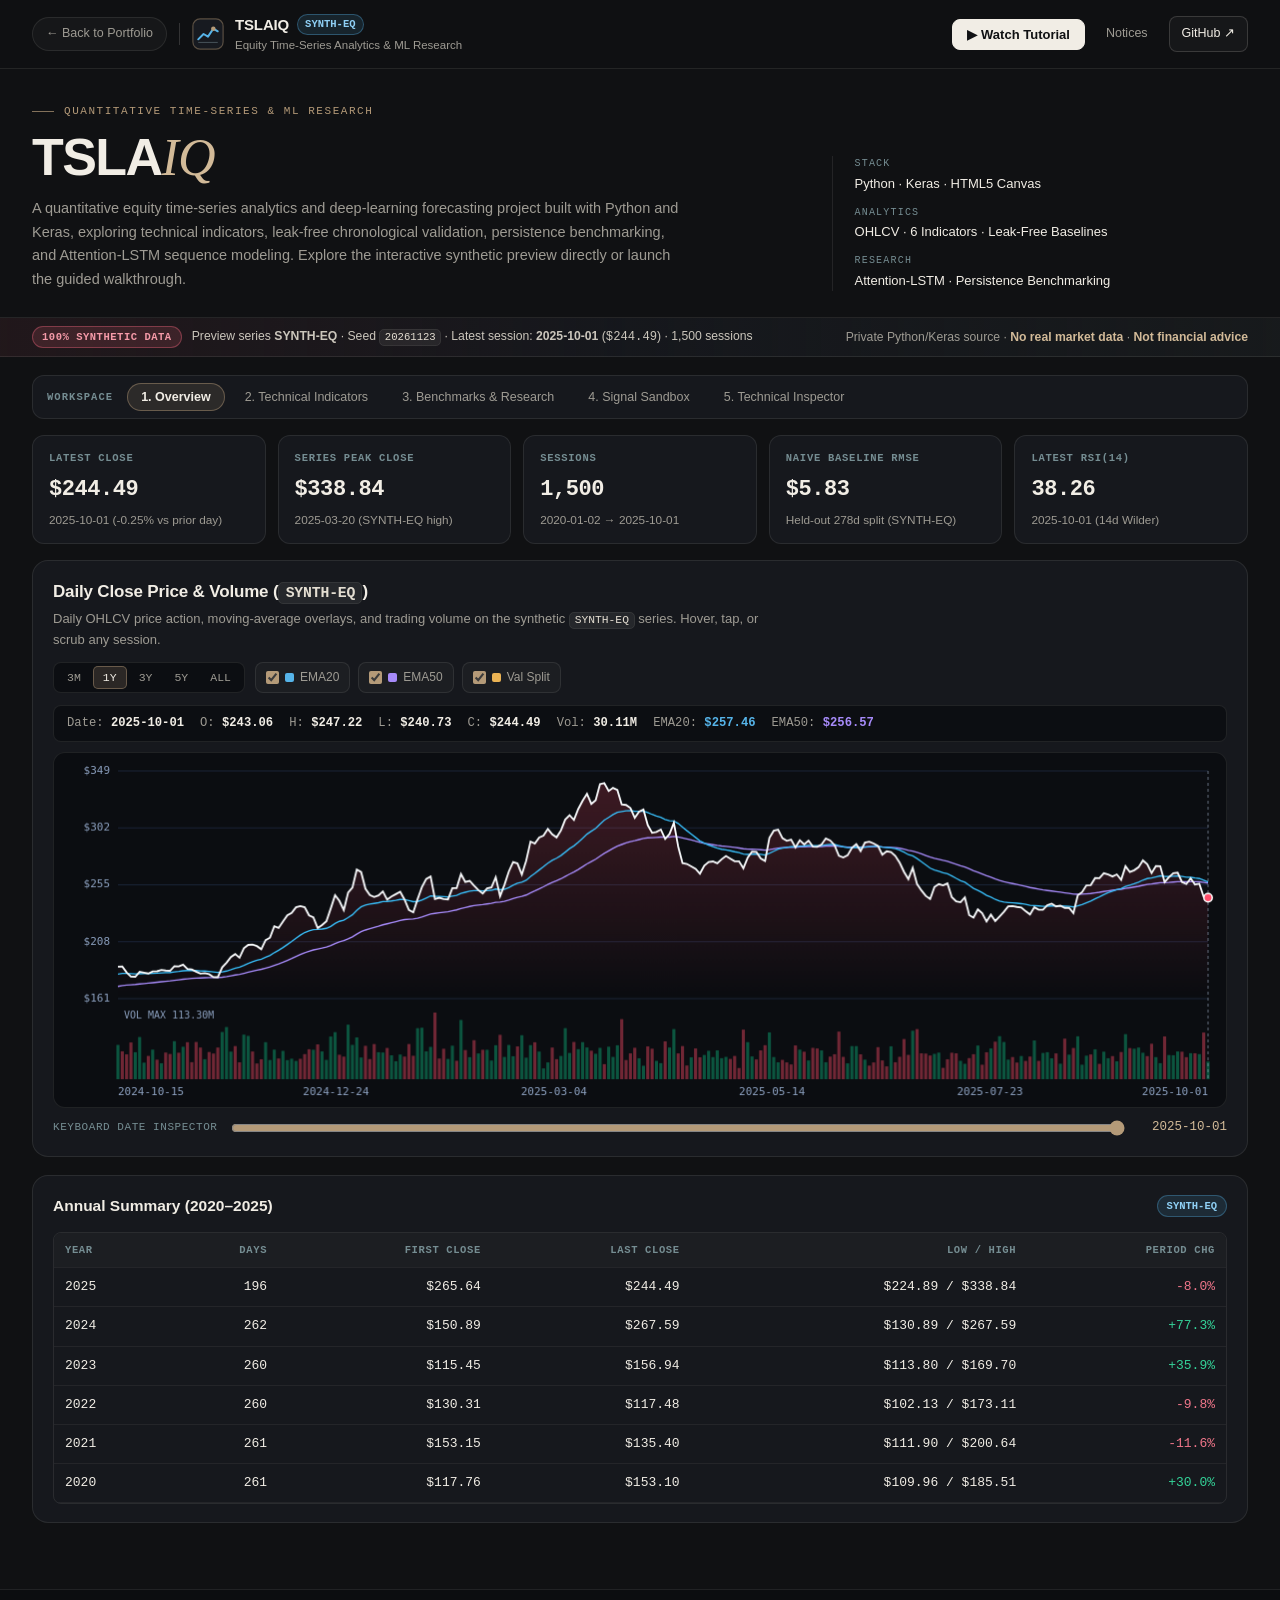
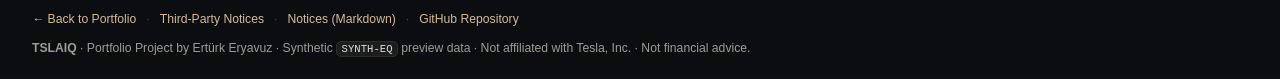
==== commit 819819e9: "Polish project presentation" ====
--- a/docs/index.html
+++ b/docs/index.html
@@ -3,10 +3,10 @@
 <head>
   <meta charset="UTF-8" />
   <meta name="viewport" content="width=device-width, initial-scale=1.0" />
-  <title>TSLAIQ Demo — Synthetic Equity Analytics &amp; ML Methodology Showcase</title>
+  <title>TSLAIQ — Equity Time-Series Analytics &amp; Forecasting Research</title>
   <meta
     name="description"
-    content="Sanitized static portfolio showcase for TSLAIQ using a 100% synthetic daily equity series (SYNTH-EQ), technical indicators, leak-free persistence benchmarking, and an archival summary of private research."
+    content="Quantitative equity time-series analytics and forecasting research project featuring technical indicators, leak-free validation baselines, Attention-LSTM architecture, and an interactive synthetic browser preview."
   />
   <link rel="stylesheet" href="styles.css" />
 </head>
@@ -31,7 +31,7 @@
               <span class="brand-name">TSLAIQ</span>
               <span class="ticker-chip mono">SYNTH-EQ</span>
             </div>
-            <p class="brand-sub">Synthetic Time-Series Analytics &amp; ML Methodology</p>
+            <p class="brand-sub">Equity Time-Series Analytics &amp; ML Research</p>
           </div>
         </div>
       </div>
@@ -57,25 +57,25 @@
   <section class="hero-strip" aria-labelledby="heroHeading">
     <div class="container hero-grid">
       <div class="hero-copy">
-        <p class="hero-kicker">Quantitative Time-Series &amp; ML Methodology · Synthetic Showcase</p>
+        <p class="hero-kicker">Quantitative Time-Series &amp; ML Research</p>
         <h1 id="heroHeading" class="hero-title">TSLA<em>IQ</em></h1>
         <p class="hero-desc">
-          A sanitized quantitative time-series analytics and ML methodology workspace built over the 100% synthetic <code>SYNTH-EQ</code> series (1,500 weekday sessions, fixed seed <code>20261123</code>). Launch the guided tutorial or inspect charts, synchronized indicators, leak-free baselines, and archival research directly.
+          A quantitative equity time-series analytics and deep-learning forecasting project built with Python and Keras, exploring technical indicators, leak-free chronological validation, persistence benchmarking, and Attention-LSTM sequence modeling. Explore the interactive synthetic preview directly or launch the guided walkthrough.
         </p>
       </div>
 
       <aside class="hero-meta" aria-label="Project summary">
         <div class="hero-meta-item">
-          <span class="hero-meta-label">Dataset</span>
-          <span class="hero-meta-value">SYNTH-EQ &middot; 100% Synthetic (Seed 20261123)</span>
+          <span class="hero-meta-label">Stack</span>
+          <span class="hero-meta-value">Python &middot; Keras &middot; HTML5 Canvas</span>
         </div>
         <div class="hero-meta-item">
-          <span class="hero-meta-label">Capabilities</span>
-          <span class="hero-meta-value">OHLCV Canvas &middot; 6 Indicators &middot; Leak-Free Baselines</span>
+          <span class="hero-meta-label">Analytics</span>
+          <span class="hero-meta-value">OHLCV &middot; 6 Indicators &middot; Leak-Free Baselines</span>
         </div>
         <div class="hero-meta-item">
-          <span class="hero-meta-label">Integrity Scope</span>
-          <span class="hero-meta-value">Zero Real Market Data &middot; Not Financial Advice</span>
+          <span class="hero-meta-label">Research</span>
+          <span class="hero-meta-value">Attention-LSTM &middot; Persistence Benchmarking</span>
         </div>
       </aside>
     </div>
@@ -87,14 +87,14 @@
       <div class="provenance-badges">
         <span class="pill pill-snapshot">100% SYNTHETIC DATA</span>
         <span class="provenance-text">
-          Fictional ticker <strong>SYNTH-EQ</strong> &middot; Seed <code>20261123</code> &middot;
-          Final synthetic session: <strong id="banner-end-date">2025-10-01</strong>
+          Preview series <strong>SYNTH-EQ</strong> &middot; Seed <code>20261123</code> &middot;
+          Latest session: <strong id="banner-end-date">2025-10-01</strong>
           (<span class="mono" id="banner-last-close">$244.49</span>) &middot;
           <span id="banner-count">1,500</span> sessions
         </span>
       </div>
       <div class="provenance-disclaimer">
-        Private engineering source &middot; <strong>Zero real market data</strong> &middot; <strong>Not financial advice</strong>
+        Private Python/Keras source &middot; <strong>No real market data</strong> &middot; <strong>Not financial advice</strong>
       </div>
     </div>
   </div>
@@ -128,7 +128,7 @@
         <div class="tutorial-meta">
           <span id="tutorialStepBadge" class="tutorial-step-badge mono">Stage 1 / 9</span>
           <span id="tutorialStateBadge" class="tutorial-state-badge mono">Playing</span>
-          <h2 id="tutorialStageTitle" class="tutorial-stage-title">Synthetic Dataset Provenance &amp; Overview</h2>
+          <h2 id="tutorialStageTitle" class="tutorial-stage-title">Overview &amp; Key Metrics</h2>
         </div>
         <div class="tutorial-controls" role="group" aria-label="Tutorial playback controls">
           <button id="btnTutPrev" class="tut-btn tut-btn-ghost" type="button">&larr; Previous</button>
@@ -149,42 +149,41 @@
     <!-- ==================== PANEL 1: OVERVIEW ==================== -->
     <section id="panel-overview" class="tab-panel active" role="tabpanel" aria-labelledby="tab-overview">
       <!-- KPI Strip -->
-      <div id="overview-kpis" class="kpi-grid" aria-label="Synthetic SYNTH-EQ summary metrics">
+      <div id="overview-kpis" class="kpi-grid" aria-label="SYNTH-EQ summary metrics">
         <article class="kpi-card">
-          <div class="kpi-label">Final Synthetic Close</div>
+          <div class="kpi-label">Latest Close</div>
           <div class="kpi-value mono" id="kpi-close">$244.49</div>
           <div class="kpi-sub" id="kpi-close-sub">2025-10-01 (&minus;0.25% vs prior session)</div>
         </article>
         <article class="kpi-card">
-          <div class="kpi-label">Synthetic Peak Close</div>
+          <div class="kpi-label">Series Peak Close</div>
           <div class="kpi-value mono" id="kpi-ath">$338.84</div>
-          <div class="kpi-sub" id="kpi-ath-sub">2025-03-20 (SYNTH-EQ synthetic)</div>
+          <div class="kpi-sub" id="kpi-ath-sub">2025-03-20 (SYNTH-EQ high)</div>
         </article>
         <article class="kpi-card">
-          <div class="kpi-label">Synthetic Sessions</div>
+          <div class="kpi-label">Sessions</div>
           <div class="kpi-value mono" id="kpi-days">1,500</div>
           <div class="kpi-sub" id="kpi-span-sub">2020-01-02 &rarr; 2025-10-01</div>
         </article>
         <article class="kpi-card">
-          <div class="kpi-label">SYNTH-EQ Naive RMSE</div>
+          <div class="kpi-label">Naive Baseline RMSE</div>
           <div class="kpi-value mono" id="kpi-baseline-rmse">$5.83</div>
-          <div class="kpi-sub" id="kpi-baseline-sub">SYNTH-EQ leak-free val (278 days)</div>
+          <div class="kpi-sub" id="kpi-baseline-sub">Held-out 278d split (SYNTH-EQ)</div>
         </article>
         <article class="kpi-card">
-          <div class="kpi-label">Latest Synthetic RSI(14)</div>
+          <div class="kpi-label">Latest RSI(14)</div>
           <div class="kpi-value mono" id="kpi-rsi">38.26</div>
-          <div class="kpi-sub" id="kpi-rsi-sub">SYNTH-EQ 2025-10-01 (14d Wilder)</div>
-        </article>
-      </div>
-
-      <!-- Main Synthetic Price + Volume Chart Card -->
+          <div class="kpi-sub" id="kpi-rsi-sub">2025-10-01 (14d Wilder)</div>
+        </article>
+      </div>
+
+      <!-- Main Price + Volume Chart Card -->
       <article id="overview-chart-card" class="panel-card">
         <div class="panel-head">
           <div>
-            <h2>Synthetic Daily Close Price &amp; Volume (<code>SYNTH-EQ</code>)</h2>
+            <h2>Daily Close Price &amp; Volume (<code>SYNTH-EQ</code>)</h2>
             <p class="panel-desc">
-              100% synthetic daily OHLCV observations generated deterministically by <code>scripts/generate_synthetic_data.py</code>
-              (seed <code>20261123</code>, zero real market data). Hover, tap, or scrub any session.
+              Daily OHLCV price action, moving-average overlays, and trading volume on the synthetic <code>SYNTH-EQ</code> series. Hover, tap, or scrub any session.
             </p>
           </div>
           <div class="controls-group">
@@ -235,67 +234,28 @@
         </div>
       </article>
 
-      <!-- Yearly Summary & Synthetic Provenance Grid -->
-      <div class="two-col-grid">
-        <article class="panel-card">
-          <div class="panel-head-compact">
-            <h3>Annual Synthetic Summary (2020&ndash;2025)</h3>
-            <span class="badge-tag">SYNTH-EQ Only</span>
-          </div>
-          <div class="table-wrap">
-            <table class="data-table">
-              <thead>
-                <tr>
-                  <th>Year</th>
-                  <th class="num">Days</th>
-                  <th class="num">First Close</th>
-                  <th class="num">Last Close</th>
-                  <th class="num">Low / High</th>
-                  <th class="num">Period Chg</th>
-                </tr>
-              </thead>
-              <tbody id="yearly-table-body"></tbody>
-            </table>
-          </div>
-        </article>
-
-        <article class="panel-card">
-          <div class="panel-head-compact">
-            <h3>Synthetic Dataset Provenance &amp; Validation</h3>
-            <span class="badge-tag badge-ok">Reproducible Offline</span>
-          </div>
-          <dl class="meta-list">
-            <div>
-              <dt>Fictional Ticker &amp; File</dt>
-              <dd class="mono">SYNTH-EQ &middot; data/synthetic_ohlcv.csv</dd>
-            </div>
-            <div>
-              <dt>Generation Algorithm</dt>
-              <dd>4-regime geometric random walk + mean-reverting stochastic volatility (Python stdlib, seed <code>20261123</code>)</dd>
-            </div>
-            <div>
-              <dt>Independence Guarantee</dt>
-              <dd>Zero Yahoo Finance rows, zero real Tesla prices, zero scaling/perturbation of real market data</dd>
-            </div>
-            <div>
-              <dt>Synthetic Span</dt>
-              <dd class="mono">2020-01-02 &rarr; 2025-10-01 (1,500 weekday sessions)</dd>
-            </div>
-            <div>
-              <dt>OHLCV &amp; Ordering Checks</dt>
-              <dd>0 duplicates &middot; strictly ascending dates &middot; <code>High &ge; max(O, C)</code> &middot; <code>Low &le; min(O, C)</code></dd>
-            </div>
-            <div>
-              <dt>Post-Warmup Completeness</dt>
-              <dd>1,451 complete feature rows (2020-03-11 &rarr; 2025-10-01) &middot; 0 post-warmup NaNs</dd>
-            </div>
-            <div>
-              <dt>Private Engineering Source</dt>
-              <dd>Original Python/Keras training source (<code>erturkeryavuz/TSLAIQ</code>) is preserved privately.</dd>
-            </div>
-          </dl>
-        </article>
-      </div>
+      <!-- Annual Summary (Detailed provenance & verification live in Technical Inspector & Notices) -->
+      <article class="panel-card">
+        <div class="panel-head-compact">
+          <h3>Annual Summary (2020&ndash;2025)</h3>
+          <span class="badge-tag">SYNTH-EQ</span>
+        </div>
+        <div class="table-wrap">
+          <table class="data-table">
+            <thead>
+              <tr>
+                <th>Year</th>
+                <th class="num">Days</th>
+                <th class="num">First Close</th>
+                <th class="num">Last Close</th>
+                <th class="num">Low / High</th>
+                <th class="num">Period Chg</th>
+              </tr>
+            </thead>
+            <tbody id="yearly-table-body"></tbody>
+          </table>
+        </div>
+      </article>
     </section>
 
     <!-- ==================== PANEL 2: TECHNICAL INDICATORS ==================== -->
@@ -303,10 +263,9 @@
       <article id="indicators-chart-card" class="panel-card">
         <div class="panel-head">
           <div>
-            <h2>Synchronized Technical Indicator Stack (<code>SYNTH-EQ</code>)</h2>
+            <h2>Technical Indicator Stack (<code>SYNTH-EQ</code>)</h2>
             <p class="panel-desc">
-              All 6 indicators (RSI(14), EMA20, EMA50, MACD(12,26), Signal(9), OBV) computed deterministically on the
-              100% synthetic <code>SYNTH-EQ</code> daily series.
+              Synchronized RSI(14), EMA20, EMA50, MACD(12,26), Signal(9), and OBV indicators across the active date window.
             </p>
           </div>
           <div class="segmented" role="group" aria-label="Indicator date range presets">
@@ -341,7 +300,7 @@
           <div id="ind-block-macd" class="subchart-block">
             <div class="subchart-title">
               <span>MACD(12, 26) &amp; Signal(9) + Histogram</span>
-              <span class="mono muted">EMA(12) &minus; EMA(26) &middot; Computed strictly on SYNTH-EQ</span>
+              <span class="mono muted">EMA(12) &minus; EMA(26) &middot; Signal EMA(9)</span>
             </div>
             <div class="chart-stage chart-stage-sm">
               <canvas id="chart-macd" role="img" aria-label="Synthetic SYNTH-EQ MACD, Signal line, and histogram chart"></canvas>
@@ -350,8 +309,8 @@
 
           <div id="ind-block-obv" class="subchart-block">
             <div class="subchart-title">
-              <span>On-Balance Volume &mdash; OBV (Cumulative Synthetic Shares)</span>
-              <span class="mono muted">Convention: Close &ge; PrevClose adds volume</span>
+              <span>On-Balance Volume &mdash; OBV</span>
+              <span class="mono muted">Cumulative volume &middot; Close &ge; PrevClose adds</span>
             </div>
             <div class="chart-stage chart-stage-sm">
               <canvas id="chart-obv" role="img" aria-label="Synthetic SYNTH-EQ cumulative On-Balance Volume chart"></canvas>
@@ -362,8 +321,8 @@
 
       <article class="panel-card">
         <div class="panel-head-compact">
-          <h3>Indicator Specifications &amp; Warm-Up Schedule (<code>SYNTH-EQ</code>)</h3>
-          <span class="badge-tag badge-ok">Deterministic Stdlib</span>
+          <h3>Indicator Specifications &amp; Warm-Up Schedule</h3>
+          <span class="badge-tag badge-ok">6 Indicators</span>
         </div>
         <div class="table-wrap">
           <table class="data-table">
@@ -372,8 +331,8 @@
                 <th>Indicator</th>
                 <th>Formula / Convention</th>
                 <th class="num">Warm-Up NaNs</th>
-                <th>Pipeline Feature</th>
-                <th class="num">Final Synthetic Value</th>
+                <th>Model Feature</th>
+                <th class="num">Latest Value</th>
               </tr>
             </thead>
             <tbody>
@@ -428,21 +387,18 @@
     <!-- ==================== PANEL 3: BENCHMARKS & RESEARCH ==================== -->
     <section id="panel-research" class="tab-panel" role="tabpanel" aria-labelledby="tab-research" hidden>
       <div class="callout callout-warn">
-        <strong>Scientific Separation Notice (Synthetic Demo vs. Private Research):</strong>
-        The interactive chart and baseline metrics below are computed exclusively on the <strong>100% synthetic <code>SYNTH-EQ</code> series</strong>
-        (no neural network has been trained on <code>SYNTH-EQ</code>). Separately, in the original private <code>TSLAIQ</code> engineering project
-        on real historical equity data, <strong>none of the historically logged LSTM/Attention-LSTM checkpoints outperformed the trivial naive persistence baseline</strong>.
+        <strong>Evaluation Scope:</strong>
+        The rolling RMSE chart and table below evaluate baseline models on the synthetic <code>SYNTH-EQ</code> series (no neural network is trained on <code>SYNTH-EQ</code>). Separately, the historical Keras LSTM findings in the right-hand card come from the private <code>TSLAIQ</code> research project on real historical equity data.
       </div>
 
       <!-- Synthetic Validation Rolling RMSE Chart -->
       <article id="research-chart-card" class="panel-card">
         <div class="panel-head">
           <div>
-            <h2>Part A &mdash; Synthetic Held-Out Validation Baselines (<code>SYNTH-EQ</code>)</h2>
+            <h2>Held-Out Validation Baselines (<code>SYNTH-EQ</code>)</h2>
             <p class="panel-desc">
-              20-day rolling USD RMSE across the held-out 278-day chronological validation split (<code>2024-09-09 &rarr; 2025-10-01</code>)
-              comparing <strong>Naive Persistence</strong> (<code>y[t-1]</code>) against a <strong>Lagged EMA20 Reference</strong>,
-              computed deterministically on <code>SYNTH-EQ</code> under leak-free train-only scaling.
+              20-day rolling USD RMSE across the 278-day chronological validation split (<code>2024-09-09 &rarr; 2025-10-01</code>)
+              comparing <strong>Naive Persistence</strong> (<code>y[t-1]</code>) against a <strong>Lagged EMA20 Reference</strong> under train-only scaling.
             </p>
           </div>
           <div class="overlay-toggles" id="run-toggles" role="group" aria-label="Toggle synthetic baseline series"></div>
@@ -463,8 +419,8 @@
       <div id="research-comparison-grid" class="two-col-grid">
         <article class="panel-card">
           <div class="panel-head-compact">
-            <h3>SYNTH-EQ Leak-Free Split Benchmark</h3>
-            <span class="badge-tag">Synthetic Data Only</span>
+            <h3>Held-Out Split Benchmark</h3>
+            <span class="badge-tag">SYNTH-EQ</span>
           </div>
           <div class="table-wrap">
             <table class="data-table">
@@ -510,12 +466,12 @@
 
         <article id="research-archival-card" class="panel-card">
           <div class="panel-head-compact">
-            <h3>Part B &mdash; Archival Private Research Summary</h3>
-            <span class="badge-tag badge-muted">Private Source &middot; Separate</span>
+            <h3>Archival Private Research Summary</h3>
+            <span class="badge-tag badge-muted">Private Repository</span>
           </div>
           <p class="panel-desc" style="margin-bottom: 12px;">
-            Established conclusions from the original private <code>erturkeryavuz/TSLAIQ</code> engineering repository
-            (conducted on real historical equity data — <strong>not</strong> measured on <code>SYNTH-EQ</code>):
+            Recorded conclusions from the separate private <code>erturkeryavuz/TSLAIQ</code> research repository
+            (evaluated on historical equity data &mdash; not measured on <code>SYNTH-EQ</code>):
           </p>
           <ul id="historical-summary-list" style="margin: 0; padding-left: 18px; display: grid; gap: 10px; color: var(--text-muted); font-size: 13.5px; line-height: 1.55;"></ul>
         </article>
@@ -525,22 +481,20 @@
     <!-- ==================== PANEL 4: SIGNAL SANDBOX ==================== -->
     <section id="panel-sandbox" class="tab-panel" role="tabpanel" aria-labelledby="tab-sandbox" hidden>
       <div class="callout callout-danger">
-        <strong>ILLUSTRATIVE EDUCATIONAL RULE SANDBOX &mdash; NOT LIVE FORECASTS OR INVESTMENT ADVICE:</strong>
-        This interactive tool demonstrates the deterministic threshold rule logic on user-controlled hypothetical paths anchored to
-        a synthetic <code>SYNTH-EQ</code> session. It runs <strong>no</strong> neural network, makes <strong>no</strong> real market predictions,
-        and provides <strong>no</strong> trading advice.
+        <strong>Illustrative Rule Sandbox &mdash; Not Live Forecasts or Financial Advice:</strong>
+        This panel evaluates deterministic threshold rules on user-controlled hypothetical 7-day paths anchored to a <code>SYNTH-EQ</code> session. It runs no neural network, generates no market predictions, and provides no investment advice.
       </div>
 
       <div id="sandbox-grid" class="two-col-grid sandbox-grid">
         <article id="sandbox-inputs-card" class="panel-card">
           <div class="panel-head-compact">
             <h3>Hypothetical Scenario Inputs</h3>
-            <span class="badge-tag badge-warn">Illustrative Only</span>
+            <span class="badge-tag badge-warn">Hypothetical Path</span>
           </div>
 
           <div class="form-stack">
             <div class="form-field">
-              <label for="sb-date">Synthetic Reference Day (from last 60 SYNTH-EQ sessions)</label>
+              <label for="sb-date">Reference Day (last 60 SYNTH-EQ sessions)</label>
               <select id="sb-date" class="input-select mono"></select>
             </div>
 
@@ -550,7 +504,7 @@
                 <span class="mono" id="sb-threshold-val">5.0%</span>
               </div>
               <input type="range" id="sb-threshold" min="1" max="15" step="0.5" value="5" />
-              <span class="field-hint">Illustrative threshold rule default: &plusmn;5.0%</span>
+              <span class="field-hint">Default threshold band: &plusmn;5.0%</span>
             </div>
 
             <div class="form-field">
@@ -559,7 +513,7 @@
                 <span class="mono" id="sb-drift-val">+2.5%</span>
               </div>
               <input type="range" id="sb-drift" min="-15" max="15" step="0.5" value="2.5" />
-              <span class="field-hint">User-selected fictional path &mdash; not an ML prediction</span>
+              <span class="field-hint">User-selected scenario path &mdash; not an ML prediction</span>
             </div>
 
             <div class="form-field">
@@ -568,7 +522,7 @@
                 <span class="mono" id="sb-swing-val">2.0%</span>
               </div>
               <input type="range" id="sb-swing" min="0" max="10" step="0.5" value="2" />
-              <span class="field-hint">Shows how peak/trough crosses threshold even when net drift is flat</span>
+              <span class="field-hint">Illustrates how peak or trough excursions cross thresholds even on flat drift</span>
             </div>
 
             <div class="preset-row">
@@ -581,13 +535,13 @@
 
         <article id="sandbox-result-card" class="panel-card">
           <div class="panel-head-compact">
-            <h3>Deterministic Rule Evaluation</h3>
-            <span class="mono muted">Synthetic Sandbox</span>
+            <h3>Threshold Rule Evaluation</h3>
+            <span class="mono muted">Deterministic Rules</span>
           </div>
 
           <div class="signal-banner" id="sb-signal-banner">
             <div>
-              <div class="signal-eyebrow">RULE OUTPUT (ILLUSTRATIVE)</div>
+              <div class="signal-eyebrow">Rule Output (Illustrative)</div>
               <div class="signal-code mono" id="sb-signal-code">BEKLE</div>
             </div>
             <p class="signal-msg" id="sb-signal-msg"></p>
@@ -612,37 +566,37 @@
       <div id="inspector-arch-grid" class="two-col-grid">
         <article class="panel-card">
           <div class="panel-head-compact">
-            <h3>Private Engineering Architecture Overview</h3>
-            <span class="badge-tag">Source Repository Private</span>
+            <h3>System Architecture &amp; Engineering</h3>
+            <span class="badge-tag">Private Python/Keras Source</span>
           </div>
           <div class="table-wrap">
             <table class="data-table">
               <thead>
                 <tr>
-                  <th>Subsystem (Private Repo)</th>
-                  <th>Engineering Hardening Implemented</th>
+                  <th>Subsystem</th>
+                  <th>Design &amp; Methodology</th>
                 </tr>
               </thead>
               <tbody>
                 <tr>
                   <td class="mono">Leak-Free Preprocessing</td>
-                  <td>Chronological split-first pipeline + JSON-serializable <code>TrainOnlyMinMaxScaler</code> fitted strictly on training dates.</td>
-                </tr>
-                <tr>
-                  <td class="mono">Deterministic Indicators</td>
-                  <td>Pure-Python stdlib RSI(14), EMA20/50, MACD(12,26,9), and OBV matching technical-analysis conventions.</td>
+                  <td>Split-first chronological pipeline with <code>TrainOnlyMinMaxScaler</code> fitted strictly on training dates.</td>
+                </tr>
+                <tr>
+                  <td class="mono">Technical Indicators</td>
+                  <td>Stdlib Python RSI(14), EMA20/50, MACD(12,26,9), and OBV with zero post-warmup NaNs.</td>
                 </tr>
                 <tr>
                   <td class="mono">Baseline Benchmarking</td>
-                  <td>Apples-to-apples naive persistence baseline (<code>y_t = y_{t-1}</code>) verifying whether sequence models add predictive skill.</td>
-                </tr>
-                <tr>
-                  <td class="mono">Safe Keras Serialization</td>
-                  <td>Static ZIP/JSON archive inspection rejecting anonymous <code>Lambda</code> bytecode before Keras deserialization, plus registered custom attention layers.</td>
-                </tr>
-                <tr>
-                  <td class="mono">Public Showcase Separation</td>
-                  <td>This standalone public repo publishes zero real market CSVs, zero legacy <code>.keras</code> binaries, and zero TensorBoard logs.</td>
+                  <td>Direct comparison against naive persistence (<code>y_t = y_{t-1}</code>) on the held-out split.</td>
+                </tr>
+                <tr>
+                  <td class="mono">Safe Serialization</td>
+                  <td>Static ZIP/JSON archive inspection blocking anonymous <code>Lambda</code> layers, paired with custom attention layers.</td>
+                </tr>
+                <tr>
+                  <td class="mono">Preview Boundary</td>
+                  <td>Uses only synthetic <code>SYNTH-EQ</code> data with no real market CSVs, model binaries, or training logs.</td>
                 </tr>
               </tbody>
             </table>
@@ -651,10 +605,10 @@
 
         <article id="inspector-arch-card" class="panel-card">
           <div class="panel-head-compact">
-            <h3>Attention-LSTM Safe Layer Pipeline</h3>
-            <span class="badge-tag badge-ok">Design Summary</span>
-          </div>
-          <div class="arch-flow" aria-label="Attention-LSTM safe layer pipeline summary">
+            <h3>Attention-LSTM Model Pipeline</h3>
+            <span class="badge-tag badge-ok">Architecture</span>
+          </div>
+          <div class="arch-flow" aria-label="Attention-LSTM model pipeline summary">
             <div class="arch-node">
               <span class="arch-name mono">Input</span>
               <span class="arch-shape mono">(None, 60, 6)</span>
@@ -676,7 +630,7 @@
             <div class="arch-node">
               <span class="arch-name mono">Dropout(0.3) &rarr; Dense(1)</span>
               <span class="arch-shape mono">(None, 1)</span>
-              <span class="arch-note">MSE loss &middot; next-step target (live TF retraining UNRUN)</span>
+              <span class="arch-note">MSE loss &middot; next-step target (local TF retraining unrun)</span>
             </div>
           </div>
         </article>
@@ -684,24 +638,24 @@
 
       <article id="inspector-gates-card" class="panel-card">
         <div class="panel-head-compact">
-          <h3>Public Demo Verification Gates</h3>
-          <span class="badge-tag badge-ok">Honest Scope</span>
+          <h3>Data Provenance &amp; Preview Scope</h3>
+          <span class="badge-tag badge-ok">Reproducible Offline</span>
         </div>
         <div class="gate-grid">
           <div class="gate-item gate-pass">
-            <div class="gate-status mono">VERIFIED &middot; STDLIB</div>
+            <div class="gate-status mono">SYNTH-EQ &middot; SEED 20261123</div>
             <div class="gate-title">Synthetic Generator &amp; OHLCV Invariants</div>
-            <p>Deterministic seed <code>20261123</code> byte-for-byte reproducibility, 1,500 strictly ascending weekday sessions, positive prices, valid High/Low bounds, and zero NaN/Infinity values.</p>
+            <p>4-regime geometric random walk with stochastic volatility (<code>scripts/generate_synthetic_data.py</code>): 1,500 weekday sessions (<code>2020-01-02</code> &rarr; <code>2025-10-01</code>), 1,451 complete post-warmup rows, and valid High/Low bounds.</p>
           </div>
           <div class="gate-item gate-pass">
-            <div class="gate-status mono">VERIFIED &middot; SANITIZED</div>
-            <div class="gate-title">Zero Licensed Data &amp; Zero Unsafe Binaries</div>
-            <p>Confirmed zero Yahoo Finance OHLCV rows, zero legacy <code>.keras</code> archives, zero TensorBoard logs, zero secrets, and zero external runtime network calls.</p>
+            <div class="gate-status mono">SELF-CONTAINED &middot; OFFLINE</div>
+            <div class="gate-title">Zero Third-Party Market Data</div>
+            <p>Contains no Yahoo Finance rows, no real Tesla prices, no legacy <code>.keras</code> binaries, no TensorBoard logs, and no external runtime network calls.</p>
           </div>
           <div class="gate-item gate-unrun">
-            <div class="gate-status mono">NOT INCLUDED &middot; UNRUN</div>
+            <div class="gate-status mono">STATIC PREVIEW &middot; NO LIVE ML</div>
             <div class="gate-title">Live TensorFlow / Keras Training</div>
-            <p>This static demo runs no live ML training or inference. No neural network has been trained on <code>SYNTH-EQ</code>.</p>
+            <p>No live neural-network training or inference runs in the browser, and no model has been trained on <code>SYNTH-EQ</code>.</p>
           </div>
         </div>
       </article>
@@ -717,11 +671,11 @@
         <span class="footer-sep" aria-hidden="true">&middot;</span>
         <a href="THIRD-PARTY-NOTICES.md">Notices (Markdown)</a>
         <span class="footer-sep" aria-hidden="true">&middot;</span>
-        <a href="https://github.com/erturkeryavuz/tslaiq-demo" target="_blank" rel="noopener noreferrer">Demo Repository</a>
+        <a href="https://github.com/erturkeryavuz/tslaiq-demo" target="_blank" rel="noopener noreferrer">GitHub Repository</a>
       </div>
       <div class="footer-meta">
-        <strong>TSLAIQ Demo</strong> &middot; Synthetic Portfolio Showcase by Ert&uuml;rk Eryavuz &middot;
-        100% synthetic <code>SYNTH-EQ</code> dataset &middot; Not affiliated with Tesla, Inc. &middot; Not financial advice.
+        <strong>TSLAIQ</strong> &middot; Portfolio Project by Ert&uuml;rk Eryavuz &middot;
+        Synthetic <code>SYNTH-EQ</code> preview data &middot; Not affiliated with Tesla, Inc. &middot; Not financial advice.
       </div>
     </div>
   </footer>
--- a/docs/styles.css
+++ b/docs/styles.css
@@ -1495,6 +1495,285 @@
   }
 }
 
+/* ==================== TUTORIAL-ONLY ADAPTIVE ANALYTICAL WORKSPACE ==================== */
+body.tutorial-active .tutorial-dock {
+  box-shadow: 0 -12px 0 0 var(--bg), 0 16px 38px rgba(0, 0, 0, 0.56);
+}
+
+body.tutorial-active #overview-chart-stage {
+  height: var(--tut-price-chart-h, 356px);
+}
+
+body.tutorial-active #panel-indicators .chart-stage-sm {
+  height: var(--tut-ind-chart-h, 188px);
+}
+
+body.tutorial-active #research-chart-stage {
+  height: var(--tut-research-chart-h, 310px);
+}
+
+body.tutorial-active #panel-sandbox .chart-stage-sm {
+  height: var(--tut-sandbox-chart-h, 188px);
+}
+
+/* Temporarily collapse or ribbon-compact nonessential KPI cards during chart-focused tutorial stages */
+body.tutorial-active[data-tutorial-kpis="collapsed"] #overview-kpis {
+  display: none;
+}
+
+body.tutorial-active[data-tutorial-kpis="ribbon"] #overview-kpis {
+  gap: 8px;
+  margin-bottom: 10px;
+}
+
+body.tutorial-active[data-tutorial-kpis="ribbon"] #overview-kpis .kpi-card {
+  padding: 7px 11px;
+  display: flex;
+  align-items: baseline;
+  justify-content: space-between;
+  gap: 8px;
+}
+
+body.tutorial-active[data-tutorial-kpis="ribbon"] #overview-kpis .kpi-label {
+  font-size: 9.8px;
+}
+
+body.tutorial-active[data-tutorial-kpis="ribbon"] #overview-kpis .kpi-value {
+  font-size: 16px;
+  margin-top: 0;
+}
+
+body.tutorial-active[data-tutorial-kpis="ribbon"] #overview-kpis .kpi-sub {
+  display: none;
+}
+
+/* Desktop chart-focused tutorial ergonomics: single-row card headers & dense analytical spacing */
+@media (min-width: 900px) {
+  body.tutorial-active #overview-chart-card .panel-head,
+  body.tutorial-active #indicators-chart-card .panel-head,
+  body.tutorial-active #research-chart-card .panel-head {
+    flex-wrap: nowrap;
+    align-items: center;
+    gap: 10px 14px;
+    margin-bottom: 8px;
+  }
+
+  body.tutorial-active #overview-chart-card .panel-desc,
+  body.tutorial-active #indicators-chart-card .panel-desc,
+  body.tutorial-active #research-chart-card .panel-desc {
+    display: none;
+  }
+
+  body.tutorial-active #overview-chart-card .panel-head > div:first-child,
+  body.tutorial-active #indicators-chart-card .panel-head > div:first-child,
+  body.tutorial-active #research-chart-card .panel-head > div:first-child {
+    min-width: 0;
+  }
+
+  body.tutorial-active #overview-chart-card .controls-group,
+  body.tutorial-active #indicators-chart-card .segmented,
+  body.tutorial-active #research-chart-card #run-toggles {
+    flex-shrink: 0;
+  }
+
+  body.tutorial-active #overview-chart-card h2,
+  body.tutorial-active #indicators-chart-card h2,
+  body.tutorial-active #research-chart-card h2 {
+    font-size: 15.5px;
+    line-height: 1.25;
+  }
+}
+
+/* Adaptive compact / tight tutorial workspace density (e.g., 1280x650, 1280x720, 1366x768) */
+body.tutorial-active[data-tutorial-density="compact"] .tutorial-dock,
+body.tutorial-active[data-tutorial-density="tight"] .tutorial-dock {
+  top: 6px;
+  padding: 8px 14px;
+  margin-bottom: 10px;
+}
+
+body.tutorial-active[data-tutorial-density="tight"] .tutorial-dock {
+  top: 4px;
+  padding: 6px 10px;
+  margin-bottom: 8px;
+}
+
+body.tutorial-active[data-tutorial-density="compact"] .tutorial-dock-top {
+  gap: 6px 12px;
+}
+
+body.tutorial-active[data-tutorial-density="compact"] .tutorial-stage-title {
+  font-size: 14px;
+}
+
+body.tutorial-active[data-tutorial-density="compact"] .tut-btn {
+  font-size: 12px;
+  padding: 5px 10px;
+}
+
+body.tutorial-active[data-tutorial-density="compact"] .tutorial-progress-track {
+  margin-top: 6px;
+}
+
+body.tutorial-active[data-tutorial-density="compact"] .tutorial-narration {
+  margin-top: 5px;
+  font-size: 12.2px;
+  line-height: 1.38;
+}
+
+body.tutorial-active[data-tutorial-density="compact"] .panel-card,
+body.tutorial-active[data-tutorial-density="tight"] .panel-card {
+  padding: 12px 15px;
+  margin-bottom: 12px;
+}
+
+body.tutorial-active[data-tutorial-density="compact"] .panel-head-compact,
+body.tutorial-active[data-tutorial-density="tight"] .panel-head-compact {
+  margin-bottom: 8px;
+}
+
+body.tutorial-active[data-tutorial-density="compact"] .readout-strip,
+body.tutorial-active[data-tutorial-density="tight"] .readout-strip {
+  padding: 5px 11px;
+  margin-bottom: 8px;
+  font-size: 11.8px;
+  gap: 4px 13px;
+}
+
+body.tutorial-active[data-tutorial-density="compact"] .scrubber-row,
+body.tutorial-active[data-tutorial-density="tight"] .scrubber-row {
+  margin-top: 7px;
+}
+
+body.tutorial-active[data-tutorial-density="compact"] .callout,
+body.tutorial-active[data-tutorial-density="tight"] .callout {
+  padding: 8px 13px;
+  margin-bottom: 10px;
+  font-size: 12px;
+  line-height: 1.4;
+}
+
+body.tutorial-active .indicator-stack {
+  gap: 8px;
+}
+
+body.tutorial-active .subchart-title {
+  font-size: 12.2px;
+  margin-bottom: 4px;
+}
+
+body.tutorial-active[data-tutorial-density="compact"] .indicator-stack,
+body.tutorial-active[data-tutorial-density="tight"] .indicator-stack {
+  gap: 6px;
+}
+
+body.tutorial-active[data-tutorial-density="compact"] .subchart-title,
+body.tutorial-active[data-tutorial-density="tight"] .subchart-title {
+  font-size: 11.8px;
+  line-height: 1.25;
+  margin-bottom: 3px;
+}
+
+body.tutorial-active[data-tutorial-density="compact"] .two-col-grid {
+  gap: 12px;
+}
+
+body.tutorial-active[data-tutorial-density="compact"] .data-table th,
+body.tutorial-active[data-tutorial-density="compact"] .data-table td {
+  padding: 6px 9px;
+  font-size: 12.2px;
+}
+
+body.tutorial-active[data-tutorial-density="compact"] #historical-summary-list {
+  gap: 6px !important;
+  font-size: 12.5px !important;
+  line-height: 1.42 !important;
+}
+
+body.tutorial-active[data-tutorial-density="compact"] .form-stack {
+  gap: 9px;
+}
+
+body.tutorial-active[data-tutorial-density="compact"] .form-field {
+  gap: 3px;
+}
+
+body.tutorial-active[data-tutorial-density="compact"] .form-field label {
+  font-size: 12.2px;
+}
+
+body.tutorial-active[data-tutorial-density="compact"] .input-select {
+  padding: 6px 9px;
+  font-size: 12.2px;
+}
+
+body.tutorial-active[data-tutorial-density="compact"] .field-hint {
+  font-size: 11px;
+  line-height: 1.3;
+}
+
+body.tutorial-active[data-tutorial-density="compact"] .preset-row {
+  gap: 6px;
+}
+
+body.tutorial-active[data-tutorial-density="compact"] .btn-chip {
+  padding: 5px 9px;
+  font-size: 11.5px;
+}
+
+body.tutorial-active[data-tutorial-density="compact"] .signal-banner {
+  padding: 8px 12px;
+  gap: 8px;
+  margin-bottom: 8px;
+}
+
+body.tutorial-active[data-tutorial-density="compact"] .signal-code {
+  font-size: 20px;
+}
+
+body.tutorial-active[data-tutorial-density="compact"] .signal-msg {
+  font-size: 12px;
+  line-height: 1.35;
+}
+
+body.tutorial-active[data-tutorial-density="compact"] .rule-trace {
+  margin-top: 7px;
+  padding: 7px 10px;
+  font-size: 11.3px;
+  line-height: 1.42;
+}
+
+body.tutorial-active[data-tutorial-density="compact"] .footnote {
+  margin-top: 7px;
+  font-size: 11.4px;
+  line-height: 1.38;
+}
+
+body.tutorial-active[data-tutorial-density="compact"] .arch-flow {
+  gap: 4px;
+}
+
+body.tutorial-active[data-tutorial-density="compact"] .arch-node {
+  padding: 7px 10px;
+}
+
+body.tutorial-active[data-tutorial-density="compact"] .arch-arrow {
+  font-size: 11px;
+}
+
+body.tutorial-active[data-tutorial-density="compact"] .gate-grid {
+  gap: 10px;
+}
+
+body.tutorial-active[data-tutorial-density="compact"] .gate-item {
+  padding: 10px 12px;
+}
+
+body.tutorial-active[data-tutorial-density="compact"] .gate-item p {
+  font-size: 12px;
+  line-height: 1.4;
+}
+
 @media (prefers-reduced-motion: reduce) {
   *,
   *::before,
